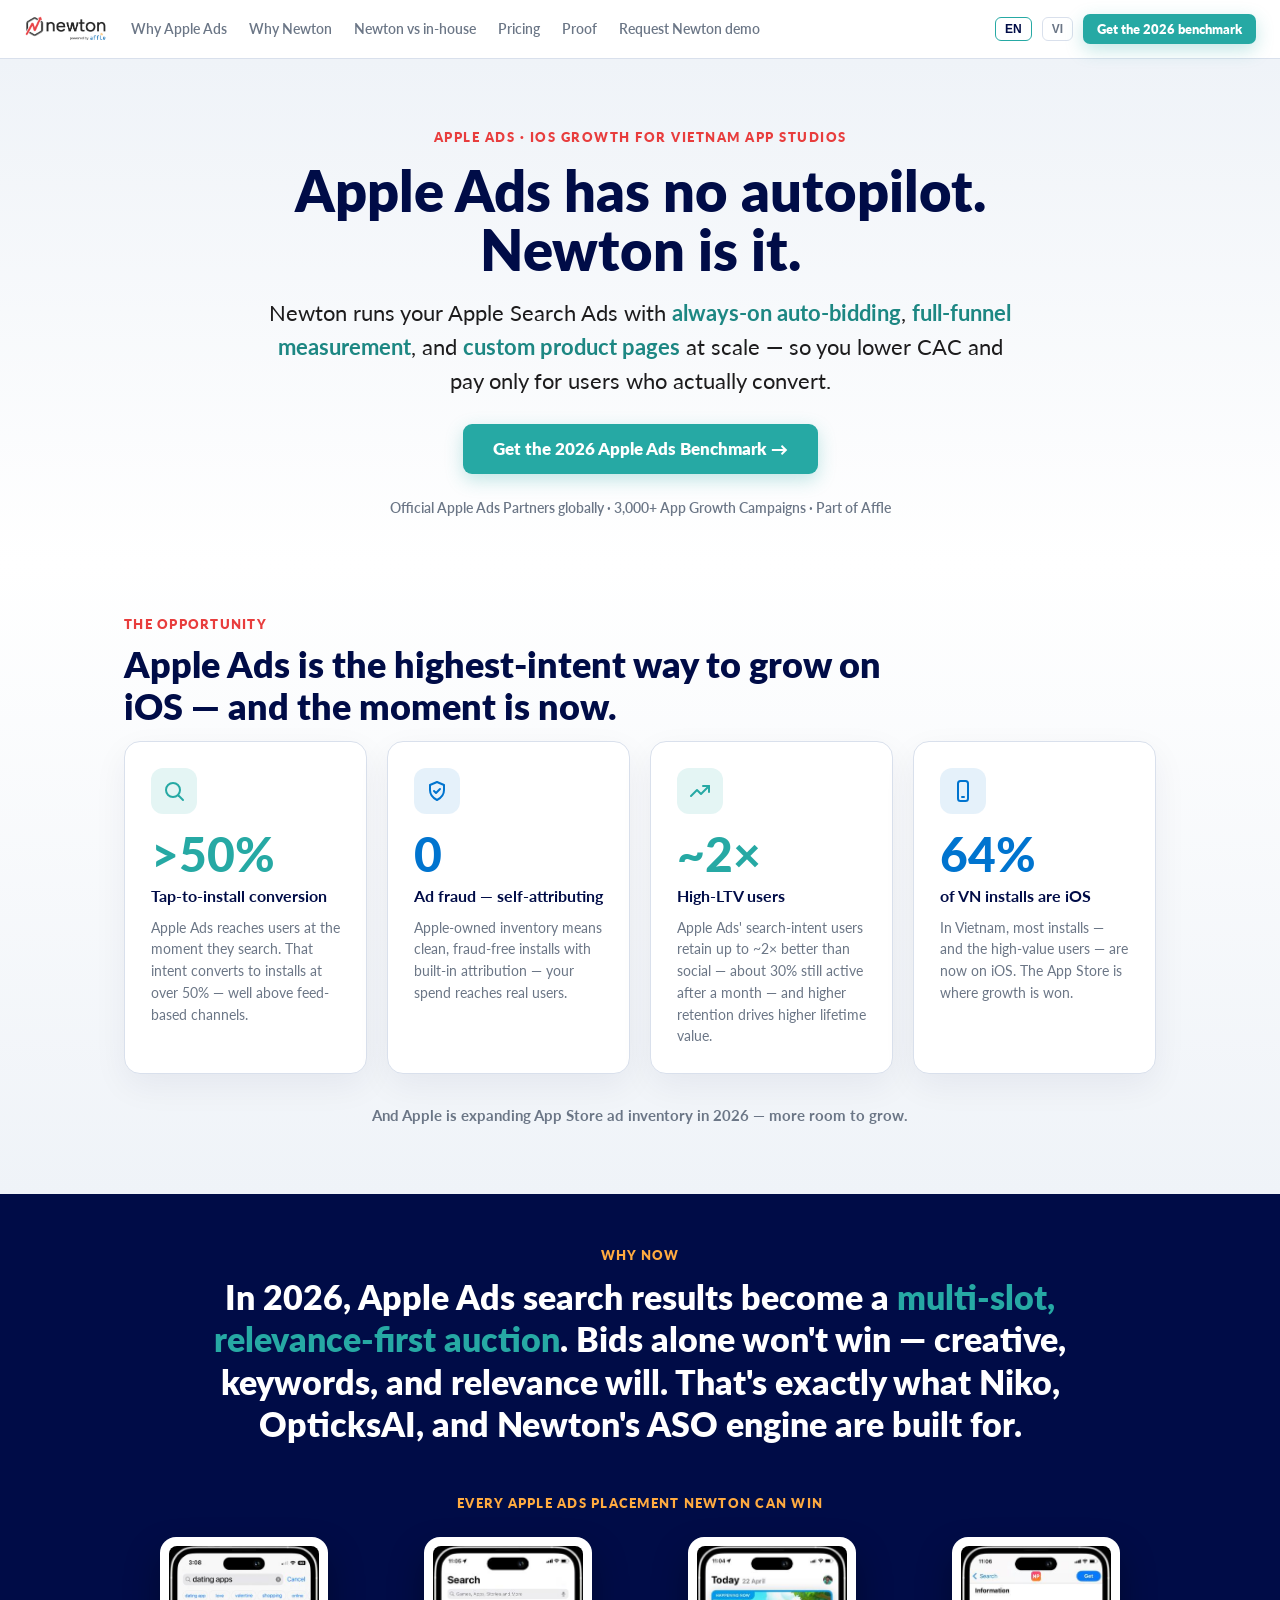
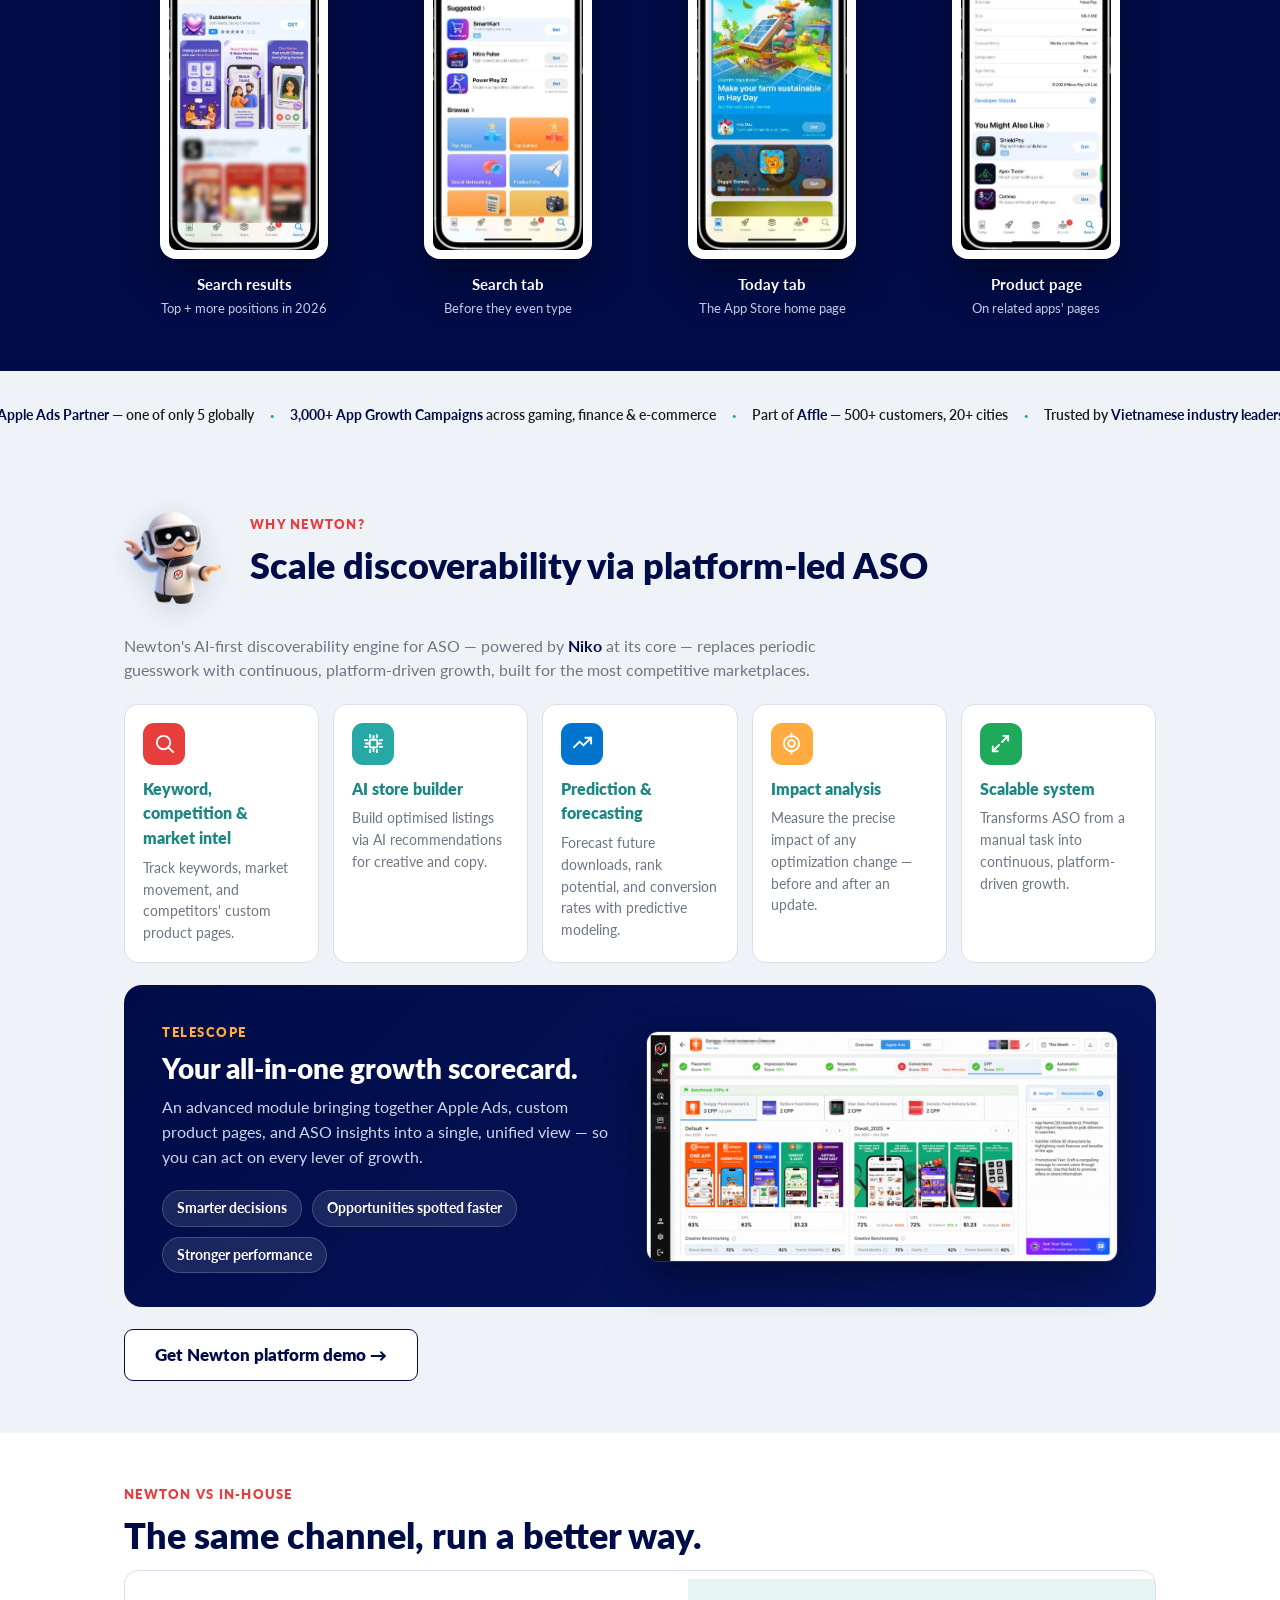
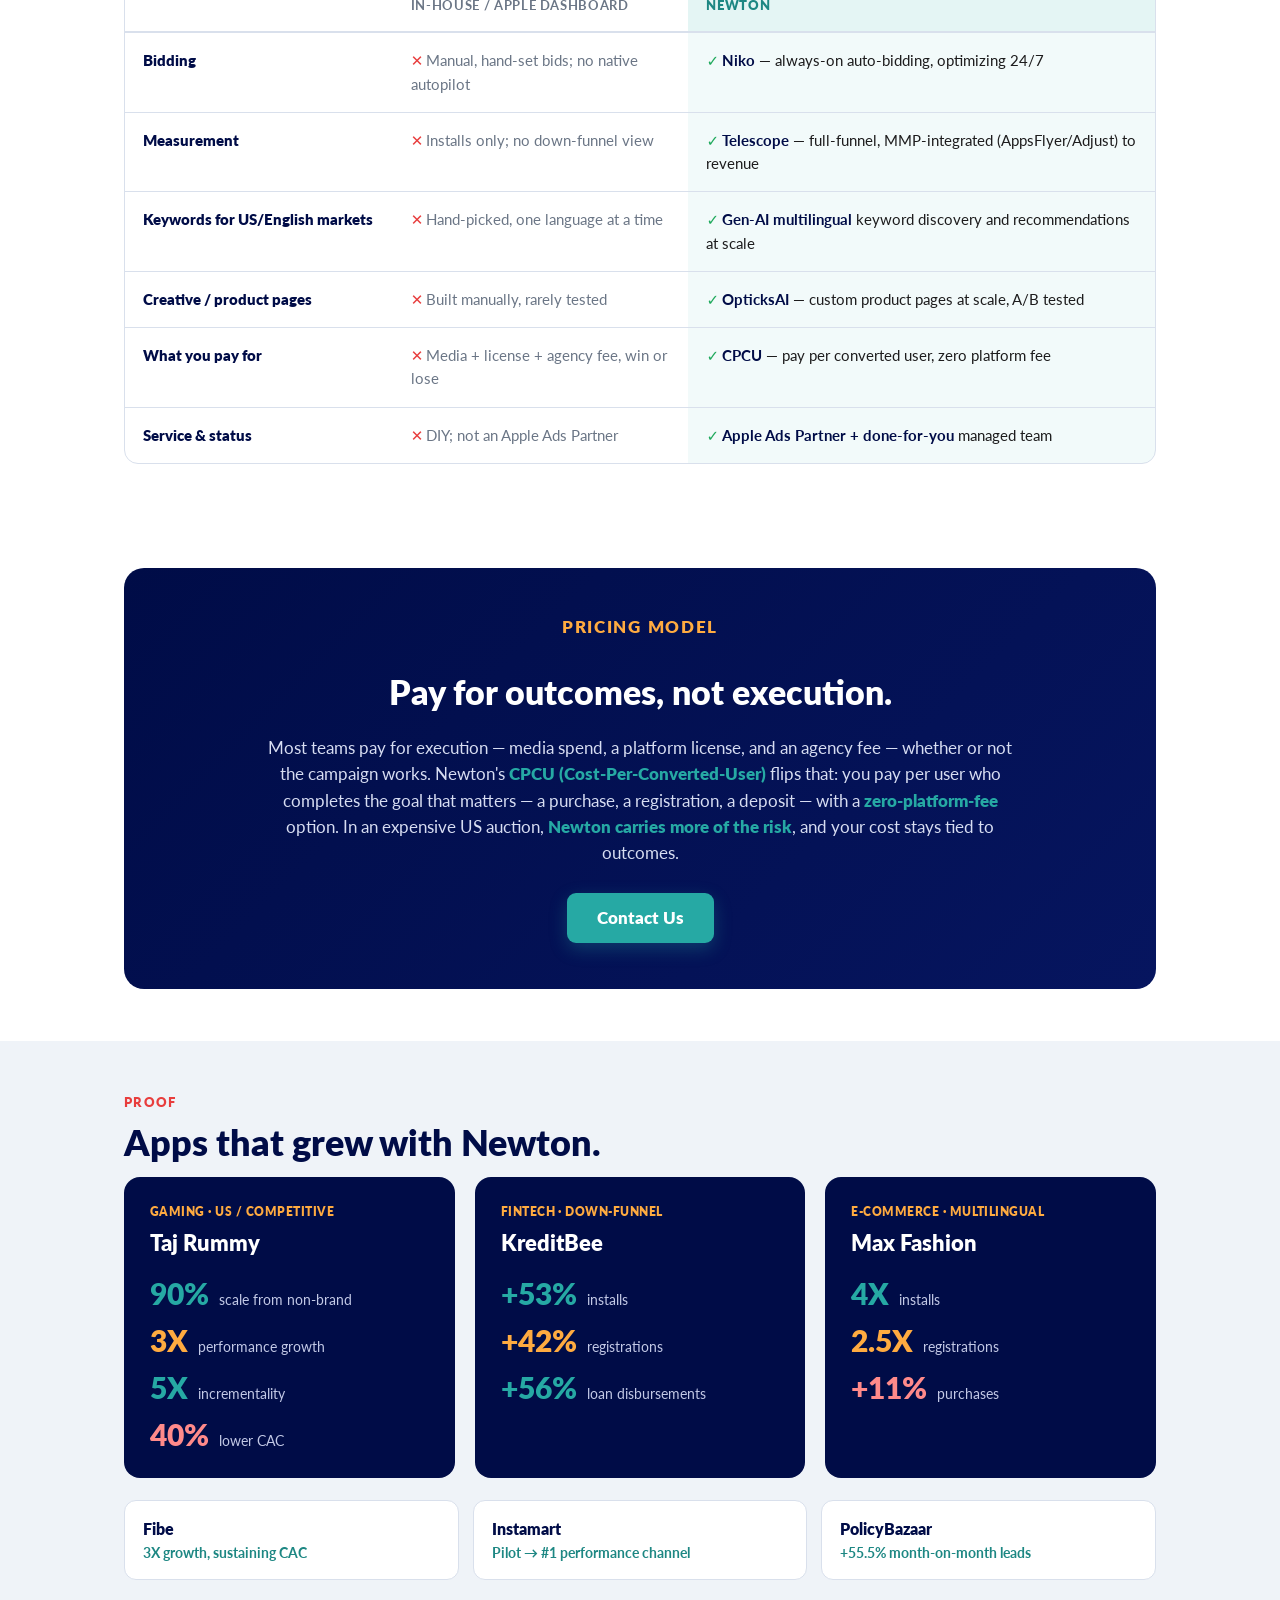
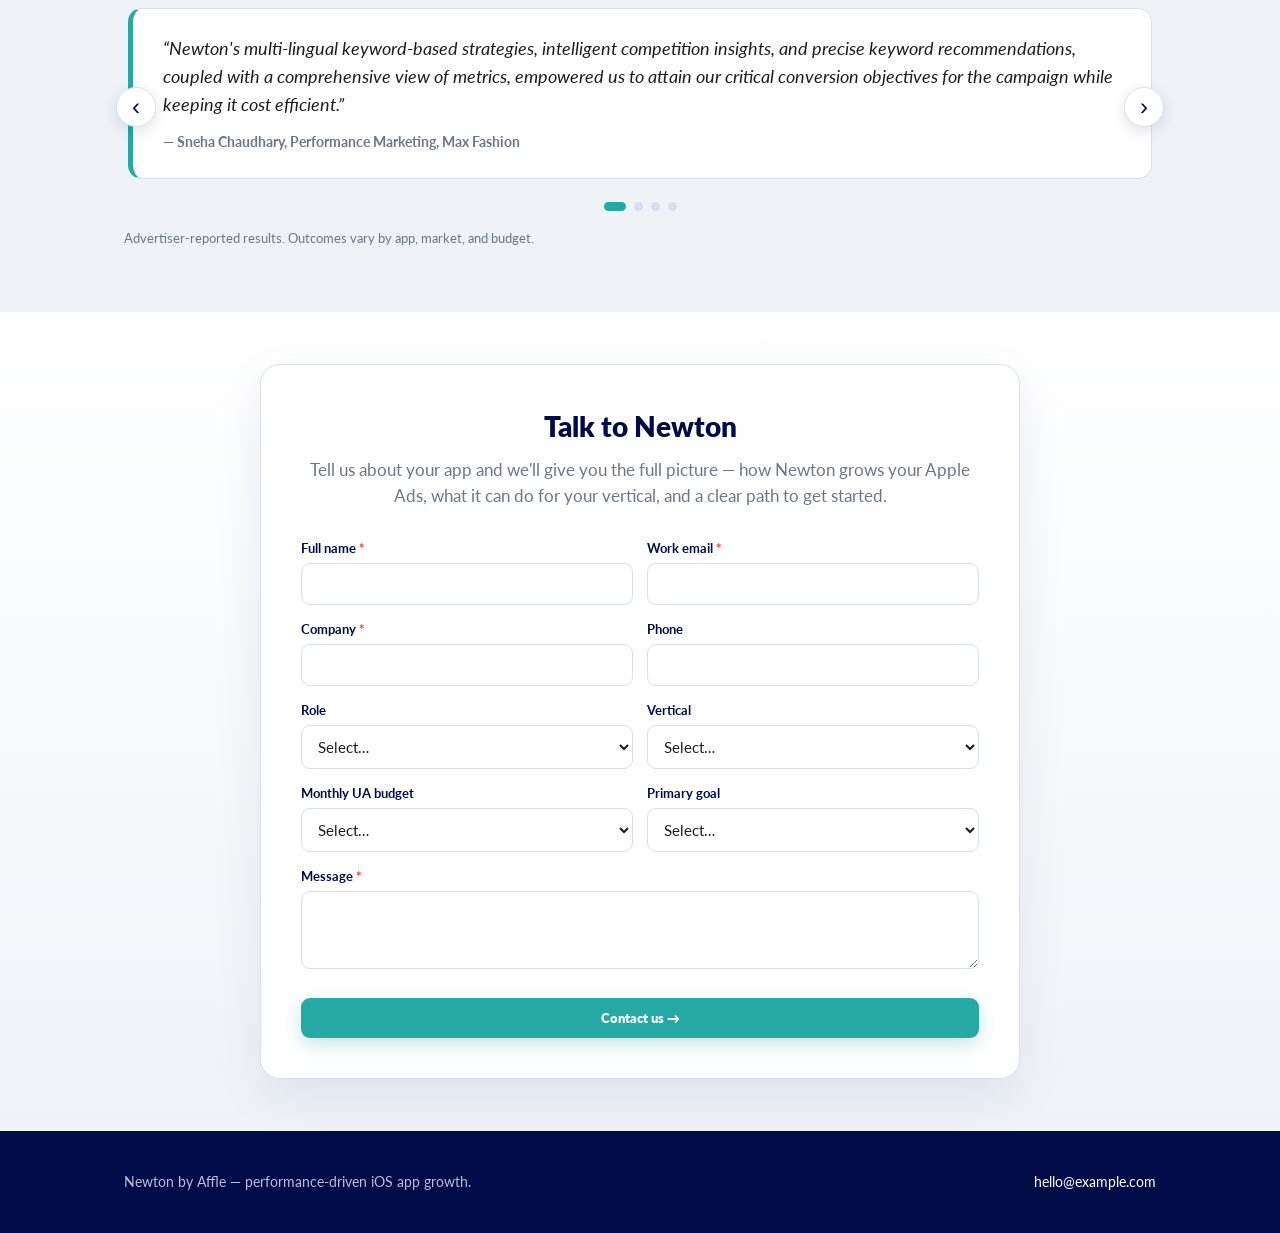
==== index.html @ f04d8286 "Add files via upload" ====
<!DOCTYPE html>
<html lang="en">
<head>
  <meta charset="UTF-8" />
  <meta name="viewport" content="width=device-width, initial-scale=1.0" />
  <title data-i18n="_title">Newton — Apple Ads on autopilot</title>
  <meta name="description" data-i18n="_desc" content="Newton runs your Apple Search Ads with always-on auto-bidding, full-funnel measurement, and custom product pages — pay only for users who convert." />
  <link rel="preconnect" href="https://fonts.googleapis.com" />
  <link href="https://fonts.googleapis.com/css2?family=Lato:wght@400;700;900&display=swap" rel="stylesheet" />
  <link rel="stylesheet" href="style.css" />

  <!-- Google Analytics placeholder — replace G-XXXXXXXXXX, then uncomment
  <script async src="https://www.googletagmanager.com/gtag/js?id=G-XXXXXXXXXX"></script>
  <script>
    window.dataLayer = window.dataLayer || [];
    function gtag(){dataLayer.push(arguments);}
    gtag('js', new Date());
    gtag('config', 'G-XXXXXXXXXX');
  </script>
  -->
</head>
<body>

  <!-- ============ HEADER ============ -->
  <header class="site-header">
    <a class="brand" href="#"><img src="media/newton_logo.png" alt="Newton" /></a>
    <nav id="site-nav">
      <a href="#opportunity" data-i18n="nav_opp">Why Apple Ads</a>
      <a href="#platform" data-i18n="nav_platform">Why Newton</a>
      <a href="#compare" data-i18n="nav_compare">Newton vs in-house</a>
      <a href="#cpcu" data-i18n="nav_pricing">Pricing</a>
      <a href="#proof" data-i18n="nav_proof">Proof</a>
      <a href="#lead" data-i18n="nav_demo">Request Newton demo</a>
    </nav>
    <div class="header-right">
      <button class="lang-btn" type="button" data-lang="en">EN</button>
      <button class="lang-btn" type="button" data-lang="vi">VI</button>
      <button class="btn btn-primary btn-sm" data-scroll="#lead" data-request="benchmark" data-i18n="header_cta">Get the 2026 benchmark</button>
      <button class="nav-toggle" type="button" aria-label="Menu" aria-expanded="false" aria-controls="site-nav">
        <span></span><span></span><span></span>
      </button>
    </div>
  </header>

  <!-- ============ HERO ============ -->
  <section class="hero">
    <div class="wrap">
      <p class="eyebrow" data-i18n="hero_eyebrow">APPLE ADS · iOS GROWTH FOR VIETNAM APP STUDIOS</p>
      <h1 data-i18n="hero_h1">Apple Ads has no autopilot. Newton is it.</h1>
      <p class="lede" data-i18n="hero_lede">Newton runs your Apple Search Ads with <span class="accent">always-on auto-bidding</span>, <span class="accent">full-funnel measurement</span>, and <span class="accent">custom product pages</span> at scale — so you lower CAC and pay only for users who actually convert.</p>
      <button class="btn btn-primary btn-lg" data-scroll="#lead" data-request="benchmark" data-i18n="hero_cta">Get the 2026 Apple Ads Benchmark →</button>
      <p class="trust-strip" data-i18n="hero_trust">One of only 5 Apple Ads Partners globally · 3,000+ App Growth Campaigns · Part of Affle</p>
    </div>
  </section>

  <!-- ============ OPPORTUNITY ============ -->
  <section class="opp" id="opportunity">
    <div class="wrap">
      <p class="kicker" data-i18n="opp_kicker">The opportunity</p>
      <h2 class="section-title" data-i18n="opp_title">Apple Ads is the highest-intent way to grow on iOS — and the moment is now.</h2>
      <div class="scards">
        <div class="scard">
          <span class="sicon"><svg viewBox="0 0 24 24" fill="none" stroke="currentColor" stroke-width="2" stroke-linecap="round"><circle cx="11" cy="11" r="7"/><line x1="21" y1="21" x2="16.5" y2="16.5"/></svg></span>
          <div class="snum" data-i18n="o1_n">&gt;50%</div>
          <h3 data-i18n="o1_h">Tap-to-install conversion</h3>
          <p data-i18n="o1_b">Apple Ads reaches users at the moment they search. That intent converts to installs at over 50% — well above feed-based channels.</p>
        </div>
        <div class="scard">
          <span class="sicon"><svg viewBox="0 0 24 24" fill="none" stroke="currentColor" stroke-width="2" stroke-linecap="round" stroke-linejoin="round"><path d="M12 3l7 3v5c0 4.5-3 8-7 10-4-2-7-5.5-7-10V6z"/><path d="M9 12l2 2 4-4"/></svg></span>
          <div class="snum" data-i18n="o2_n">0</div>
          <h3 data-i18n="o2_h">Ad fraud — self-attributing</h3>
          <p data-i18n="o2_b">Apple-owned inventory means clean, fraud-free installs with built-in attribution — your spend reaches real users.</p>
        </div>
        <div class="scard">
          <span class="sicon"><svg viewBox="0 0 24 24" fill="none" stroke="currentColor" stroke-width="2" stroke-linecap="round" stroke-linejoin="round"><polyline points="3 17 9 11 13 15 21 7"/><polyline points="15 7 21 7 21 13"/></svg></span>
          <div class="snum" data-i18n="o3_n">~2×</div>
          <h3 data-i18n="o3_h">High-LTV users</h3>
          <p data-i18n="o3_b">Apple Ads' search-intent users retain up to ~2× better than social — about 30% still active after a month — and higher retention drives higher lifetime value.</p>
        </div>
        <div class="scard">
          <span class="sicon"><svg viewBox="0 0 24 24" fill="none" stroke="currentColor" stroke-width="2" stroke-linecap="round" stroke-linejoin="round"><rect x="7" y="2" width="10" height="20" rx="2.5"/><line x1="11" y1="18" x2="13" y2="18"/></svg></span>
          <div class="snum" data-i18n="o4_n">64%</div>
          <h3 data-i18n="o4_h">of VN installs are iOS</h3>
          <p data-i18n="o4_b">In Vietnam, most installs — and the high-value users — are now on iOS. The App Store is where growth is won.</p>
        </div>
      </div>
      <p class="opp-close" data-i18n="opp_close">And Apple is expanding App Store ad inventory in 2026 — more room to grow.</p>
    </div>
  </section>

  <!-- ============ WHY NOW ============ -->
  <section class="whynow">
    <div class="wrap">
      <p class="kicker" data-i18n="wn_kicker">Why now</p>
      <h2 data-i18n="wn_body">In 2026, Apple Ads search results become a <span class="accent">multi-slot, relevance-first auction</span>. Bids alone won't win — creative, keywords, and relevance will. That's exactly what Niko, OpticksAI, and Newton's ASO engine are built for.</h2>

      <p class="slots-label" data-i18n="slots_label">Every Apple Ads placement Newton can win</p>
      <div class="slots">
        <!-- Search results -->
        <div class="slot">
          <div class="shot"><img src="media/slot-search.jpg" alt="Apple Ads — Search results placement" /></div>
          <h4 data-i18n="s1_t">Search results</h4>
          <p data-i18n="s1_c">Top + more positions in 2026</p>
        </div>
        <!-- Search tab -->
        <div class="slot">
          <div class="shot"><img src="media/slot-searchtab.jpg" alt="Apple Ads — Search tab placement" /></div>
          <h4 data-i18n="s2_t">Search tab</h4>
          <p data-i18n="s2_c">Before they even type</p>
        </div>
        <!-- Today tab -->
        <div class="slot">
          <div class="shot"><img src="media/slot-today.jpg" alt="Apple Ads — Today tab placement" /></div>
          <h4 data-i18n="s3_t">Today tab</h4>
          <p data-i18n="s3_c">The App Store home page</p>
        </div>
        <!-- Product page -->
        <div class="slot">
          <div class="shot"><img src="media/slot-product.jpg" alt="Apple Ads — product page placement" /></div>
          <h4 data-i18n="s4_t">Product page</h4>
          <p data-i18n="s4_c">On related apps' pages</p>
        </div>
      </div>
    </div>
  </section>

  <!-- ============ WHY NEWTON (trust band) ============ -->
  <div class="trustband">
    <div class="wrap">
      <span class="ti" data-i18n="tb1"><b>Apple Ads Partner</b> — one of only 5 globally</span>
      <span class="dot">·</span>
      <span class="ti" data-i18n="tb2"><b>3,000+ App Growth Campaigns</b> across gaming, finance &amp; e-commerce</span>
      <span class="dot">·</span>
      <span class="ti" data-i18n="tb3">Part of <b>Affle</b> — 500+ customers, 20+ cities</span>
      <span class="dot">·</span>
      <span class="ti" data-i18n="tb4">Trusted by <b>Vietnamese industry leaders</b></span>
    </div>
  </div>

  <!-- ============ WHY NEWTON (platform) ============ -->
  <section class="platform" id="platform">
    <div class="wrap">
      <div class="platform-head">
        <img class="plat-logo plat-mascot" src="media/newton_mascot.png" alt="Niko — the Newton mascot" />
        <div>
          <p class="kicker" data-i18n="plat_kicker">Why Newton?</p>
          <h2 class="section-title" data-i18n="plat_title">Scale discoverability via platform-led ASO</h2>
        </div>
      </div>

      <!-- ASO engine — slide 14 -->
      <div class="plat-block">
        <p class="plat-block-sub" data-i18n="aso_sub">Newton's AI-first discoverability engine for ASO — powered by <b>Niko</b> at its core — replaces periodic guesswork with continuous, platform-driven growth, built for the most competitive marketplaces.</p>
        <div class="cards-5">
          <div class="fcard">
            <div class="ftile ftile-coral"><svg viewBox="0 0 24 24" fill="none" stroke="currentColor" stroke-width="2" stroke-linecap="round" stroke-linejoin="round"><circle cx="11" cy="11" r="7"/><line x1="21" y1="21" x2="16.5" y2="16.5"/></svg></div>
            <div class="tag" data-i18n="a1_t">Keyword, competition &amp; market intel</div>
            <p data-i18n="a1_b">Track keywords, market movement, and competitors' custom product pages.</p>
          </div>
          <div class="fcard">
            <div class="ftile ftile-teal"><svg viewBox="0 0 24 24" fill="none" stroke="currentColor" stroke-width="2" stroke-linecap="round" stroke-linejoin="round"><rect x="8" y="8" width="8" height="8" rx="1.5"/><path d="M12 8V4M12 20v-4M8 12H4M20 12h-4M8.5 5.5V3M15.5 5.5V3M8.5 21v-2.5M15.5 21v-2.5M5.5 8.5H3M5.5 15.5H3M21 8.5h-2.5M21 15.5h-2.5"/></svg></div>
            <div class="tag" data-i18n="a2_t">AI store builder</div>
            <p data-i18n="a2_b">Build optimised listings via AI recommendations for creative and copy.</p>
          </div>
          <div class="fcard">
            <div class="ftile ftile-blue"><svg viewBox="0 0 24 24" fill="none" stroke="currentColor" stroke-width="2" stroke-linecap="round" stroke-linejoin="round"><polyline points="3 16 9 10 13 14 21 6"/><polyline points="15 6 21 6 21 12"/></svg></div>
            <div class="tag" data-i18n="a3_t">Prediction &amp; forecasting</div>
            <p data-i18n="a3_b">Forecast future downloads, rank potential, and conversion rates with predictive modeling.</p>
          </div>
          <div class="fcard">
            <div class="ftile ftile-amber"><svg viewBox="0 0 24 24" fill="none" stroke="currentColor" stroke-width="2" stroke-linecap="round" stroke-linejoin="round"><circle cx="12" cy="12" r="8"/><circle cx="12" cy="12" r="3.5"/><line x1="12" y1="1.5" x2="12" y2="5"/><line x1="12" y1="19" x2="12" y2="22.5"/></svg></div>
            <div class="tag" data-i18n="a4_t">Impact analysis</div>
            <p data-i18n="a4_b">Measure the precise impact of any optimization change — before and after an update.</p>
          </div>
          <div class="fcard">
            <div class="ftile ftile-green"><svg viewBox="0 0 24 24" fill="none" stroke="currentColor" stroke-width="2" stroke-linecap="round" stroke-linejoin="round"><polyline points="15 4 20 4 20 9"/><polyline points="9 20 4 20 4 15"/><line x1="20" y1="4" x2="13.5" y2="10.5"/><line x1="4" y1="20" x2="10.5" y2="13.5"/></svg></div>
            <div class="tag" data-i18n="a5_t">Scalable system</div>
            <p data-i18n="a5_b">Transforms ASO from a manual task into continuous, platform-driven growth.</p>
          </div>
        </div>
      </div>

      <!-- Telescope — slide 16 -->
      <div class="tele-card">
        <div class="tele-copy">
          <span class="tele-eyebrow" data-i18n="tele_eyebrow">Telescope</span>
          <h3 class="tele-title" data-i18n="tele_head">Your all-in-one growth scorecard.</h3>
          <p class="tele-sub" data-i18n="tele_sub">An advanced module bringing together Apple Ads, custom product pages, and ASO insights into a single, unified view — so you can act on every lever of growth.</p>
          <div class="tele-chips">
            <span class="tele-chip" data-i18n="tele_c1">Smarter decisions</span>
            <span class="tele-chip" data-i18n="tele_c2">Opportunities spotted faster</span>
            <span class="tele-chip" data-i18n="tele_c3">Stronger performance</span>
          </div>
        </div>
        <div class="tele-shot">
          <img src="media/telescope-dashboard.gif" alt="Telescope dashboard — Newton Index Score, Apple Ads & ASO performance, and AI recommendations" loading="lazy" />
        </div>
      </div>

      <div class="cta-row">
        <button class="btn btn-ghost btn-lg" data-scroll="#lead" data-request="demo" data-i18n="demo_cta">Get Newton platform demo →</button>
      </div>
    </div>
  </section>

  <!-- ============ NEWTON vs IN-HOUSE ============ -->
  <section class="compare" id="compare">
    <div class="wrap">
      <p class="kicker" data-i18n="cmp_kicker">Newton vs in-house</p>
      <h2 class="section-title" data-i18n="cmp_title">The same channel, run a better way.</h2>
      <div class="cmp-toggle" role="group" aria-label="Choose a side to compare">
        <button type="button" class="cmp-seg" data-side="old" data-i18n="cmp_seg_old">In-house / Apple</button>
        <button type="button" class="cmp-seg active" data-side="new" data-i18n="cmp_seg_new">Newton</button>
      </div>
      <div class="table-card">
        <table class="cmp show-new">
          <thead>
            <tr>
              <th></th>
              <th data-i18n="cmp_head_old">In-house / Apple dashboard</th>
              <th class="col-new" data-i18n="cmp_head_new">Newton</th>
            </tr>
          </thead>
          <tbody>
            <tr>
              <td class="rowhead" data-i18n="c1r">Bidding</td>
              <td class="old x" data-i18n="c1o">Manual, hand-set bids; no native autopilot</td>
              <td class="new col-new check" data-i18n="c1n"><b>Niko</b> — always-on auto-bidding, optimizing 24/7</td>
            </tr>
            <tr>
              <td class="rowhead" data-i18n="c2r">Measurement</td>
              <td class="old x" data-i18n="c2o">Installs only; no down-funnel view</td>
              <td class="new col-new check" data-i18n="c2n"><b>Telescope</b> — full-funnel, MMP-integrated (AppsFlyer/Adjust) to revenue</td>
            </tr>
            <tr>
              <td class="rowhead" data-i18n="c3r">Keywords for US/English markets</td>
              <td class="old x" data-i18n="c3o">Hand-picked, one language at a time</td>
              <td class="new col-new check" data-i18n="c3n"><b>Gen-AI multilingual</b> keyword discovery and recommendations at scale</td>
            </tr>
            <tr>
              <td class="rowhead" data-i18n="c4r">Creative / product pages</td>
              <td class="old x" data-i18n="c4o">Built manually, rarely tested</td>
              <td class="new col-new check" data-i18n="c4n"><b>OpticksAI</b> — custom product pages at scale, A/B tested</td>
            </tr>
            <tr>
              <td class="rowhead" data-i18n="c5r">What you pay for</td>
              <td class="old x" data-i18n="c5o">Media + license + agency fee, win or lose</td>
              <td class="new col-new check" data-i18n="c5n"><b>CPCU</b> — pay per converted user, zero platform fee</td>
            </tr>
            <tr>
              <td class="rowhead" data-i18n="c6r">Service &amp; status</td>
              <td class="old x" data-i18n="c6o">DIY; not an Apple Ads Partner</td>
              <td class="new col-new check" data-i18n="c6n"><b>Apple Ads Partner + done-for-you</b> managed team</td>
            </tr>
          </tbody>
        </table>
      </div>
    </div>
  </section>

  <!-- ============ CPCU ============ -->
  <section class="cpcu" id="cpcu">
    <div class="wrap">
      <div class="cpcu-card">
        <p class="kicker" data-i18n="cpcu_kicker">Pricing model</p>
        <h2 data-i18n="cpcu_title">Pay for outcomes, not execution.</h2>
        <p data-i18n="cpcu_body">Most teams pay for execution — media spend, a platform license, and an agency fee — whether or not the campaign works. Newton's <span class="accent">CPCU (Cost-Per-Converted-User)</span> flips that: you pay per user who completes the goal that matters — a purchase, a registration, a deposit — with a <span class="accent">zero-platform-fee</span> option. In an expensive US auction, <span class="accent">Newton carries more of the risk</span>, and your cost stays tied to outcomes.</p>
        <button class="btn btn-primary btn-lg" data-scroll="#lead" data-request="session" data-i18n="cpcu_cta">Contact Us</button>
      </div>
    </div>
  </section>

  <!-- ============ PROOF ============ -->
  <section class="proof" id="proof">
    <div class="wrap">
      <p class="kicker" data-i18n="proof_kicker">Proof</p>
      <h2 class="section-title" data-i18n="proof_title">Real apps. Real down-funnel growth.</h2>
      <div class="cases">
        <div class="ccard">
          <div class="badge" data-i18n="case1_badge">Gaming · US / competitive</div>
          <div class="app" data-i18n="case1_app">Taj Rummy</div>
          <div class="metrics">
            <div class="metric"><span class="big c1">90%</span><span class="lbl" data-i18n="case1_l1">scale from non-brand</span></div>
            <div class="metric"><span class="big c2">3X</span><span class="lbl" data-i18n="case1_l2">performance growth</span></div>
            <div class="metric"><span class="big c1">5X</span><span class="lbl" data-i18n="case1_l3">incrementality</span></div>
            <div class="metric"><span class="big c3">40%</span><span class="lbl" data-i18n="case1_l4">lower CAC</span></div>
          </div>
        </div>
        <div class="ccard">
          <div class="badge" data-i18n="case2_badge">Fintech · down-funnel</div>
          <div class="app" data-i18n="case2_app">KreditBee</div>
          <div class="metrics">
            <div class="metric"><span class="big c1">+53%</span><span class="lbl" data-i18n="case2_l1">installs</span></div>
            <div class="metric"><span class="big c2">+42%</span><span class="lbl" data-i18n="case2_l2">registrations</span></div>
            <div class="metric"><span class="big c1">+56%</span><span class="lbl" data-i18n="case2_l3">loan disbursements</span></div>
          </div>
        </div>
        <div class="ccard">
          <div class="badge" data-i18n="case3_badge">E-commerce · multilingual</div>
          <div class="app" data-i18n="case3_app">Max Fashion</div>
          <div class="metrics">
            <div class="metric"><span class="big c1">4X</span><span class="lbl" data-i18n="case3_l1">installs</span></div>
            <div class="metric"><span class="big c2">2.5X</span><span class="lbl" data-i18n="case3_l2">registrations</span></div>
            <div class="metric"><span class="big c3">+11%</span><span class="lbl" data-i18n="case3_l3">purchases</span></div>
          </div>
        </div>
      </div>

      <div class="tiles">
        <div class="tile"><div class="tname" data-i18n="tile1_n">Fibe</div><div class="tstat" data-i18n="tile1_s">3X growth, sustaining CAC</div></div>
        <div class="tile"><div class="tname" data-i18n="tile2_n">Instamart</div><div class="tstat" data-i18n="tile2_s">Pilot → #1 performance channel</div></div>
        <div class="tile"><div class="tname" data-i18n="tile3_n">PolicyBazaar</div><div class="tstat" data-i18n="tile3_s">+55.5% month-on-month leads</div></div>
      </div>

      <div class="carousel" id="reviews">
        <button class="car-arrow car-prev" type="button" aria-label="Previous review">‹</button>
        <div class="car-viewport">
          <div class="car-track">
            <div class="car-slide">
              <div class="quoteband">
                <q data-i18n="proof_quote2">Newton's multi-lingual keyword-based strategies, intelligent competition insights, and precise keyword recommendations, coupled with a comprehensive view of metrics, empowered us to attain our critical conversion objectives for the campaign while keeping it cost efficient.</q>
                <div class="who" data-i18n="proof_who2">— Sneha Chaudhary, Performance Marketing, Max Fashion</div>
              </div>
            </div>
            <div class="car-slide">
              <div class="quoteband">
                <q data-i18n="proof_quote">By leveraging Newton's AI-powered Apple Ads Campaign Management Platform, Taj Rummy successfully targeted high-value iOS users, achieving exceptional cost efficiency and exponential growth. Newton's advanced capabilities transformed our app performance &amp; long-term profitability to gain a competitive advantage.</q>
                <div class="who" data-i18n="proof_who">— Bhanu Chander, Digital Marketing Manager, Taj Rummy</div>
              </div>
            </div>
            <div class="car-slide">
              <div class="quoteband">
                <q data-i18n="proof_quote3">Newton has helped us to acquire high-quality users by optimizing Apple Ads campaigns, driving higher leads post app downloads. The keyword recommendation tool and smart optimizations has helped us grow our customer base, maintaining overall efficient CPA.</q>
                <div class="who" data-i18n="proof_who3">— Urmesh Chandra, Head of Digital Marketing, Policybazaar</div>
              </div>
            </div>
            <div class="car-slide">
              <div class="quoteband">
                <q data-i18n="proof_quote4">Newton's data-driven ASO strategies and A/B testing expertise helped us significantly boost our iOS store CTR from view to download. Their ongoing keyword optimization efforts also drove steady growth in monthly ASO user acquisition. It's been a game changer for our app's visibility and performance.</q>
                <div class="who" data-i18n="proof_who4">— Rabea Elias, Head of Business Development, Almowafir</div>
              </div>
            </div>
          </div>
        </div>
        <button class="car-arrow car-next" type="button" aria-label="Next review">›</button>
        <div class="car-dots" aria-hidden="true"></div>
      </div>
      <p class="disclaimer" data-i18n="proof_disc">Advertiser-reported results. Outcomes vary by app, market, and budget.</p>
    </div>
  </section>

  <!-- ============ LEAD FORM ============ -->
  <section class="lead" id="lead">
    <div class="wrap">
      <div class="lead-card">
        <h2 data-i18n="form_title">Talk to Newton</h2>
        <p class="section-sub" data-i18n="form_sub">Tell us about your app and we'll give you the full picture — how Newton grows your Apple Ads, what it can do for your vertical, and a clear path to get started.</p>

        <form id="leadForm">
          <input type="hidden" name="request_type" id="requestType" value="session" />

          <div>
            <label data-i18n="label_name">Full name <span>*</span></label>
            <input name="full_name" required />
          </div>
          <div>
            <label data-i18n="label_email">Work email <span>*</span></label>
            <input name="email" type="email" required />
          </div>

          <div>
            <label data-i18n="label_company">Company <span>*</span></label>
            <input name="company" required />
          </div>
          <div>
            <label data-i18n="label_phone">Phone</label>
            <input name="phone" />
          </div>

          <div>
            <label data-i18n="label_role">Role</label>
            <select name="job_title">
              <option value="" data-i18n="opt_select">Select…</option>
              <option data-i18n="role_1">Founder / CEO</option>
              <option data-i18n="role_2">Head of Growth / Marketing</option>
              <option data-i18n="role_3">UA / Performance / ASO</option>
              <option data-i18n="role_4">Other</option>
            </select>
          </div>
          <div>
            <label data-i18n="label_vertical">Vertical</label>
            <select name="industry">
              <option value="" data-i18n="opt_select">Select…</option>
              <option data-i18n="vert_1">Gaming / Hyper-casual</option>
              <option data-i18n="vert_2">Fintech / Crypto</option>
              <option data-i18n="vert_3">E-commerce</option>
              <option data-i18n="vert_4">Utility / Subscription</option>
              <option data-i18n="vert_5">Other</option>
            </select>
          </div>

          <div>
            <label data-i18n="label_budget">Monthly UA budget</label>
            <select name="budget">
              <option value="" data-i18n="opt_select">Select…</option>
              <option data-i18n="budget_1">Under $5k / mo</option>
              <option data-i18n="budget_2">$5k – $20k / mo</option>
              <option data-i18n="budget_3">$20k – $50k / mo</option>
              <option data-i18n="budget_4">$50k – $150k / mo</option>
              <option data-i18n="budget_5">$150k+ / mo</option>
              <option data-i18n="budget_6">Not sure yet</option>
            </select>
          </div>
          <div>
            <label data-i18n="label_goal">Primary goal</label>
            <select name="objective">
              <option value="" data-i18n="opt_select">Select…</option>
              <option data-i18n="goal_1">Installs</option>
              <option data-i18n="goal_2">Trials / eKYC / registrations</option>
              <option data-i18n="goal_3">Purchases / revenue</option>
              <option data-i18n="goal_4">Others</option>
            </select>
          </div>

          <div class="full">
            <label data-i18n="label_message">Message <span>*</span></label>
            <textarea name="message" rows="3" required></textarea>
          </div>

          <div class="full">
            <button class="btn btn-primary" type="submit" data-i18n="form_submit">Contact us →</button>
            <p class="form-status" id="formStatus" hidden data-i18n="form_thanks">Thanks — we'll reach out within 1 business day to walk you through Newton and how to get started.</p>
          </div>
        </form>
      </div>
    </div>
  </section>

  <!-- ============ FOOTER ============ -->
  <footer class="site-footer">
    <div class="wrap">
      <span class="fbrand" data-i18n="foot_blurb">Newton by Affle — performance-driven iOS app growth.</span>
      <a href="mailto:hello@example.com" data-i18n="foot_contact">hello@example.com</a>
    </div>
  </footer>

  <!-- ============ CONTENT (load EN first as fallback) ============ -->
  <script src="ENcontent.js"></script>
  <script src="VIcontent.js"></script>
  <script>
    var I18N = window.I18N || { en: {}, vi: {} };
    var en = I18N.en || {};
    var curLang = "en";

    // Swap copy for the chosen language; fall back to EN, then to inline HTML.
    function applyLang(lang) {
      curLang = (I18N[lang]) ? lang : "en";
      var d = I18N[curLang] || {};
      function pick(k) { return (d[k] != null) ? d[k] : (en[k] != null ? en[k] : null); }

      document.querySelectorAll("[data-i18n]").forEach(function (el) {
        var v = pick(el.getAttribute("data-i18n"));
        if (v != null) el.innerHTML = v;
      });
      if (pick("_title")) document.title = pick("_title");
      document.documentElement.lang = curLang;

      document.querySelectorAll(".lang-btn").forEach(function (b) {
        b.classList.toggle("active", b.getAttribute("data-lang") === curLang);
      });
      try { localStorage.setItem("newton_lang", curLang); } catch (e) {}
    }

    document.querySelectorAll(".lang-btn").forEach(function (b) {
      b.addEventListener("click", function () { applyLang(b.getAttribute("data-lang")); });
    });

    // ---- Mobile nav (hamburger) ----
    var siteHeader = document.querySelector(".site-header");
    var navToggle = document.querySelector(".nav-toggle");
    if (siteHeader && navToggle) {
      navToggle.addEventListener("click", function () {
        var open = siteHeader.classList.toggle("nav-open");
        navToggle.setAttribute("aria-expanded", open ? "true" : "false");
      });
      // Close the menu after tapping a link.
      siteHeader.querySelectorAll("#site-nav a").forEach(function (a) {
        a.addEventListener("click", function () {
          siteHeader.classList.remove("nav-open");
          navToggle.setAttribute("aria-expanded", "false");
        });
      });
    }

    // ---- Comparison table side toggle (mobile) ----
    var cmpTable = document.querySelector(".cmp");
    document.querySelectorAll(".cmp-seg").forEach(function (btn) {
      btn.addEventListener("click", function () {
        var side = btn.getAttribute("data-side");
        if (cmpTable) {
          cmpTable.classList.toggle("show-new", side === "new");
          cmpTable.classList.toggle("show-old", side === "old");
        }
        document.querySelectorAll(".cmp-seg").forEach(function (b) {
          b.classList.toggle("active", b === btn);
        });
      });
    });

    // Smooth-scroll for [data-scroll] buttons; tag the lead by which CTA was used.
    document.querySelectorAll("[data-scroll]").forEach(function (el) {
      el.addEventListener("click", function () {
        var req = el.getAttribute("data-request");
        if (req) { var h = document.getElementById("requestType"); if (h) h.value = req; }
        var t = document.querySelector(el.getAttribute("data-scroll"));
        if (t) t.scrollIntoView({ behavior: "smooth" });
      });
    });

    // ---- Lead form → Google Apps Script ----
    // Paste your deployed web-app /exec URL here (see form.gs + site/README.md).
    var FORM_ENDPOINT = "https://script.google.com/macros/s/AKfycbwqfBqTslZcxJrfOkIN7xa32cONvDzxjkz9pU44Wqp_qgyMVha0WIJpra2w1UDvrjEVzw/exec";
    var form = document.getElementById("leadForm");

    // Reject free / personal email providers — only accept work emails.
    var FREE_EMAIL_DOMAINS = [
      "gmail.com", "googlemail.com", "yahoo.com", "yahoo.co.uk", "ymail.com",
      "hotmail.com", "hotmail.co.uk", "outlook.com", "live.com", "msn.com",
      "icloud.com", "me.com", "mac.com", "aol.com", "proton.me", "protonmail.com",
      "gmx.com", "zoho.com", "yandex.com", "mail.com", "qq.com", "163.com", "126.com"
    ];
    function i18nMsg(key) {
      var I = window.I18N || {};
      var d = I[curLang] || {};
      return (d[key] != null) ? d[key] : ((I.en || {})[key] || "");
    }
    var emailInput = form.querySelector('input[name="email"]');
    function isFreeEmail(value) {
      var at = value.lastIndexOf("@");
      if (at < 0) return false;
      var domain = value.slice(at + 1).trim().toLowerCase();
      return FREE_EMAIL_DOMAINS.indexOf(domain) !== -1;
    }
    if (emailInput) {
      // Clear the custom error as soon as the user edits the field.
      emailInput.addEventListener("input", function () { emailInput.setCustomValidity(""); });
    }

    form.addEventListener("submit", function (e) {
      e.preventDefault();
      if (emailInput) {
        emailInput.setCustomValidity("");
        if (isFreeEmail(emailInput.value)) {
          emailInput.setCustomValidity(i18nMsg("err_work_email"));
          emailInput.reportValidity();
          return;
        }
      }
      var data = new FormData(form);
      fetch(FORM_ENDPOINT, { method: "POST", body: data })
        .then(function () {
          form.reset();
          document.getElementById("formStatus").hidden = false;
        })
        .catch(function () {
          alert("Something went wrong — please try again.");
        });
    });

    // ---- Reviews carousel (swipeable + auto-advance every 5s) ----
    (function () {
      var car = document.getElementById("reviews");
      if (!car) return;
      var track = car.querySelector(".car-track");
      var slides = Array.prototype.slice.call(car.querySelectorAll(".car-slide"));
      var dotsWrap = car.querySelector(".car-dots");
      var prevBtn = car.querySelector(".car-prev");
      var nextBtn = car.querySelector(".car-next");
      if (!track || slides.length === 0) return;

      var index = 0;
      var AUTOPLAY_MS = 5000;
      var timer = null;

      // Build dots
      var dots = slides.map(function (_, i) {
        var d = document.createElement("button");
        d.type = "button";
        d.className = "car-dot";
        d.setAttribute("aria-label", "Go to review " + (i + 1));
        d.addEventListener("click", function () { goTo(i); restart(); });
        dotsWrap.appendChild(d);
        return d;
      });

      function render() {
        track.style.transform = "translateX(" + (-index * 100) + "%)";
        dots.forEach(function (d, i) { d.classList.toggle("active", i === index); });
      }
      function goTo(i) { index = (i + slides.length) % slides.length; render(); }
      function next() { goTo(index + 1); }
      function prev() { goTo(index - 1); }

      function start() { stop(); timer = setInterval(next, AUTOPLAY_MS); }
      function stop() { if (timer) { clearInterval(timer); timer = null; } }
      function restart() { start(); }

      if (nextBtn) nextBtn.addEventListener("click", function () { next(); restart(); });
      if (prevBtn) prevBtn.addEventListener("click", function () { prev(); restart(); });

      // Pause autoplay on hover (desktop)
      car.addEventListener("mouseenter", stop);
      car.addEventListener("mouseleave", start);

      // Touch / pointer swipe
      var startX = 0, deltaX = 0, dragging = false;
      function onStart(x) { dragging = true; startX = x; deltaX = 0; stop(); }
      function onMove(x) { if (dragging) deltaX = x - startX; }
      function onEnd() {
        if (!dragging) return;
        dragging = false;
        if (deltaX < -40) next();
        else if (deltaX > 40) prev();
        start();
      }
      track.addEventListener("touchstart", function (e) { onStart(e.touches[0].clientX); }, { passive: true });
      track.addEventListener("touchmove", function (e) { onMove(e.touches[0].clientX); }, { passive: true });
      track.addEventListener("touchend", onEnd);
      // Mouse drag (desktop)
      track.addEventListener("mousedown", function (e) { onStart(e.clientX); e.preventDefault(); });
      window.addEventListener("mousemove", function (e) { onMove(e.clientX); });
      window.addEventListener("mouseup", onEnd);

      // Pause when tab is hidden
      document.addEventListener("visibilitychange", function () {
        if (document.hidden) stop(); else start();
      });

      render();
      start();
    })();

    // Restore saved language (default EN).
    var saved = "en";
    try { saved = localStorage.getItem("newton_lang") || "en"; } catch (e) {}
    applyLang(saved);
  </script>
</body>
</html>
---- style.css ----
/* ============================================================
   Newton (by Affle) — Apple Ads landing page
   Brand: Lato · navy #000C47 · teal #26A9A4 · coral #E83D3D
          amber #FFAB40 · blue #0074CF  (from Newton Apple Ads Platform.pdf)
   ============================================================ */
:root {
  --font: "Lato", system-ui, -apple-system, "Segoe UI", sans-serif;
  --navy: #000C47;     /* headings / dark cards */
  --teal: #26A9A4;     /* primary accent / Niko / CTAs */
  --teal-dark: #1d8783;
  --coral: #E83D3D;    /* kickers / emphasis */
  --amber: #FFAB40;
  --blue: #0074CF;
  --green: #1EA95B;
  --ink: #1D1C1D;      /* body text */
  --muted: #6B7686;    /* secondary text */
  --hair: #D9E0EC;     /* hairline borders */
  --light: #EFF3F8;    /* light panels */
  --bg: #ffffff;
}

* { box-sizing: border-box; }
html { scroll-behavior: smooth; overflow-x: hidden; }
body {
  margin: 0;
  max-width: 100%;
  font-family: var(--font);
  color: var(--ink);
  background: var(--bg);
  line-height: 1.55;
  -webkit-font-smoothing: antialiased;
}
img { max-width: 100%; display: block; }

/* ---- layout helpers ---- */
.wrap { max-width: 1080px; margin: 0 auto; padding: 0 24px; }
section { padding: 52px 0; }
.kicker {
  color: var(--coral); font-weight: 800; letter-spacing: .1em;
  text-transform: uppercase; font-size: 12.5px; margin: 0 0 10px;
}
.section-title {
  color: var(--navy); font-size: clamp(26px, 4vw, 36px);
  line-height: 1.15; font-weight: 800; margin: 0 0 14px; max-width: 760px;
}
.section-sub { color: var(--muted); font-size: 17px; max-width: 680px; margin: 0 0 36px; }

/* ---- header ---- */
.site-header {
  display: flex; align-items: center; gap: 24px;
  padding: 14px 24px; border-bottom: 1px solid var(--hair);
  position: sticky; top: 0; background: rgba(255,255,255,.92);
  backdrop-filter: saturate(140%) blur(8px); z-index: 20;
}
.brand { display: flex; align-items: center; gap: 9px; text-decoration: none; }
.brand img { height: 26px; width: auto; }
.brand span { font-weight: 800; font-size: 19px; color: var(--navy); letter-spacing: -.01em; }
.site-header nav { display: flex; gap: 22px; }
.site-header nav a { color: var(--muted); text-decoration: none; font-size: 14px; font-weight: 600; }
.site-header nav a:hover { color: var(--navy); }
.header-right { margin-left: auto; display: flex; align-items: center; gap: 10px; }
.lang-btn {
  border: 1px solid var(--hair); background: var(--bg); color: var(--muted);
  border-radius: 6px; padding: 4px 9px; font-size: 12px; font-weight: 700; cursor: pointer;
}
.lang-btn.active { color: var(--navy); border-color: var(--teal); }
.nav-toggle {
  display: none; flex-direction: column; justify-content: center; gap: 4px;
  width: 40px; height: 34px; padding: 8px; border: 1px solid var(--hair);
  border-radius: 8px; background: #fff; cursor: pointer;
}
.nav-toggle span { display: block; height: 2px; width: 100%; background: var(--navy); border-radius: 2px; transition: transform .2s ease, opacity .2s ease; }
.site-header.nav-open .nav-toggle span:nth-child(1) { transform: translateY(6px) rotate(45deg); }
.site-header.nav-open .nav-toggle span:nth-child(2) { opacity: 0; }
.site-header.nav-open .nav-toggle span:nth-child(3) { transform: translateY(-6px) rotate(-45deg); }

/* ---- buttons ---- */
.btn {
  font-family: var(--font); font-weight: 800; cursor: pointer; text-decoration: none;
  display: inline-block; border: none; border-radius: 9px; padding: 12px 22px;
  transition: transform .06s ease, background .15s ease;
}
.btn:active { transform: translateY(1px); }
.btn-primary { background: var(--teal); color: #fff; box-shadow: 0 6px 18px rgba(38,169,164,.28); }
.btn-primary:hover { background: var(--teal-dark); }
.btn-coral { background: var(--coral); color: #fff; }
.btn-coral:hover { filter: brightness(.94); }
.btn-ghost { background: #fff; color: var(--navy); border: 1.5px solid var(--navy); box-shadow: none; }
.btn-ghost:hover { background: var(--navy); color: #fff; }
.btn-sm { padding: 7px 14px; font-size: 13px; border-radius: 7px; }
.btn-lg { padding: 15px 30px; font-size: 16.5px; }

/* ---- hero ---- */
.hero { background: linear-gradient(180deg, var(--light), #fff); text-align: center; padding: 56px 0 44px; }
.hero .eyebrow {
  color: var(--coral); font-weight: 800; letter-spacing: .12em;
  text-transform: uppercase; font-size: 12.5px;
}
.hero h1 {
  color: var(--navy); font-size: clamp(34px, 6vw, 56px);
  line-height: 1.06; font-weight: 800; margin: 14px auto 16px; max-width: 880px;
}
.hero .lede { font-size: clamp(18px, 2.2vw, 22px); color: var(--ink); max-width: 760px; margin: 0 auto 26px; }
.hero .lede .accent { color: var(--teal-dark); font-weight: 700; }
.pains { max-width: 720px; margin: 0 auto 30px; display: grid; gap: 12px; }
.pain {
  background: #fff; border: 1px solid var(--hair); border-left: 4px solid var(--coral);
  border-radius: 10px; padding: 14px 18px; text-align: left; color: var(--ink); font-size: 15.5px;
}
.pain strong { color: var(--navy); }
.trust-strip { margin: 24px auto 0; color: var(--muted); font-size: 13.5px; font-weight: 600; }
.trust-strip a { color: var(--teal-dark); text-decoration: underline; }
.trust-strip a:hover { color: var(--teal); }
.chips { display: flex; flex-wrap: wrap; gap: 8px; justify-content: center; margin: 22px auto 0; max-width: 760px; }
.chip {
  background: #fff; border: 1px solid var(--hair); border-radius: 999px;
  padding: 6px 13px; font-size: 12.5px; font-weight: 700; color: var(--navy);
}
.chip b { color: var(--teal); }

/* ---- problem cards ---- */
.problem { background: #fff; }
.cards-3 { display: grid; grid-template-columns: repeat(3, 1fr); gap: 20px; }
.pcard {
  background: var(--light); border: 1px solid var(--hair); border-radius: 14px; padding: 24px;
}
.pcard .num {
  width: 34px; height: 34px; border-radius: 9px; background: var(--coral); color: #fff;
  font-weight: 800; display: flex; align-items: center; justify-content: center; margin-bottom: 14px;
}
.pcard h3 { color: var(--navy); font-size: 18px; margin: 0 0 8px; }
.pcard p { color: var(--muted); font-size: 14.5px; margin: 0; }

/* ---- why now band ---- */
.whynow { background: var(--navy); color: #fff; text-align: center; }
.whynow .kicker { color: var(--amber); }
.whynow h2 { color: #fff; font-size: clamp(24px, 3.4vw, 34px); font-weight: 800; max-width: 860px; margin: 0 auto; line-height: 1.25; }
.whynow .accent { color: var(--teal); }
.slots-label { text-align: center; color: var(--amber); font-weight: 800; letter-spacing: .1em; text-transform: uppercase; font-size: 12.5px; margin: 48px 0 0; }
.slots { display: grid; grid-template-columns: repeat(4, 1fr); gap: 24px; margin-top: 24px; }
.slot { text-align: center; }
.slot .shot { background: #fff; border-radius: 16px; padding: 9px; max-width: 168px; margin: 0 auto 14px; box-shadow: 0 18px 34px rgba(0,0,0,.34); }
.slot .shot img { width: 100%; display: block; border-radius: 8px; }
.slot h4 { color: #fff; font-size: 15px; margin: 0 0 3px; }
.slot p { color: #c2c9e6; font-size: 12.5px; margin: 0; }

/* ---- trust band ---- */
.trustband { background: var(--light); padding: 32px 0; }
.trustband .wrap { display: flex; flex-wrap: nowrap; gap: 8px 16px; align-items: center; justify-content: center; text-align: center; white-space: nowrap; }
.trustband b { color: var(--navy); }
.trustband .ti { color: var(--ink); font-size: 14px; font-weight: 600; }
.trustband .dot { color: var(--teal); font-weight: 900; }

/* ---- comparison tables ---- */
.cmp { width: 100%; border-collapse: separate; border-spacing: 0; margin-top: 8px; font-size: 15px; }
.cmp th, .cmp td { padding: 16px 18px; text-align: left; vertical-align: top; border-bottom: 1px solid var(--hair); }
.cmp thead th { font-size: 13px; text-transform: uppercase; letter-spacing: .05em; color: var(--muted); border-bottom: 2px solid var(--hair); }
.cmp .rowhead { font-weight: 800; color: var(--navy); width: 26%; }
.cmp .old { color: var(--muted); }
.cmp .new { color: var(--ink); }
.cmp .col-new { background: rgba(38,169,164,.06); }
.cmp thead .col-new { background: rgba(38,169,164,.12); color: var(--teal-dark); font-weight: 800; }
.cmp .new b, .cmp strong { color: var(--navy); }
.cmp .x::before { content: "✕  "; color: var(--coral); font-weight: 800; }
.cmp .check::before { content: "✓  "; color: var(--green); font-weight: 800; }
.cmp tr:last-child td { border-bottom: none; }
.table-card { border: 1px solid var(--hair); border-radius: 14px; overflow: hidden; }
.cmp-toggle { display: none; }

/* ---- platform ---- */
.platform { background: var(--light); }
.platform-head { display: flex; align-items: center; gap: 28px; flex-wrap: wrap; }
.platform-head .plat-logo { width: 170px; height: auto; flex: 0 0 auto; }
.cards-4 { display: grid; grid-template-columns: repeat(4, 1fr); gap: 18px; margin: 34px 0 12px; }
.fcard { background: #fff; border: 1px solid var(--hair); border-radius: 14px; padding: 22px; }
.fcard .tag { font-weight: 800; color: var(--teal-dark); font-size: 16px; margin-bottom: 6px; }
.fcard p { color: var(--muted); font-size: 14px; margin: 0; }
.fcard p b { color: var(--navy); }
.subtitle { color: var(--navy); font-size: 22px; font-weight: 800; margin: 40px 0 6px; }
.takeaway { background: var(--navy); color: #fff; border-radius: 12px; padding: 18px 22px; margin-top: 18px; font-size: 16px; font-weight: 700; }
.takeaway .accent { color: var(--teal); }
.platform .cta-row { margin-top: 22px; }

/* ---- opportunity (vivid stat cards) ---- */
.opp { background: linear-gradient(180deg, #fff, var(--light)); }
.scards { display: grid; grid-template-columns: repeat(4, 1fr); gap: 20px; margin-top: 8px; }
.scard {
  background: #fff; border: 1px solid var(--hair); border-radius: 16px; padding: 26px;
  box-shadow: 0 12px 34px rgba(0,12,71,.06);
}
.sicon {
  width: 46px; height: 46px; border-radius: 12px; display: flex; align-items: center; justify-content: center;
  background: rgba(38,169,164,.12); color: var(--teal);
}
.sicon svg { width: 24px; height: 24px; }
.snum { font-size: clamp(36px, 4.5vw, 48px); font-weight: 900; color: var(--teal); line-height: 1; margin: 16px 0 6px; }
.scard:nth-child(even) .snum { color: var(--blue); }
.scard:nth-child(even) .sicon { background: rgba(0,116,207,.10); color: var(--blue); }
.scard h3 { color: var(--navy); font-size: 16px; margin: 0 0 8px; }
.scard p { color: var(--muted); font-size: 14px; margin: 0; }
.opp-close { text-align: center; color: var(--muted); font-weight: 700; margin-top: 30px; font-size: 15px; }

/* ---- platform tool tiles ---- */
.ftile {
  width: 48px; height: 48px; border-radius: 12px; margin-bottom: 14px;
  display: flex; align-items: center; justify-content: center;
}
.ftile svg { width: 26px; height: 26px; color: #fff; }
.ftile-coral { background: var(--coral); }
.ftile-teal { background: var(--teal); }
.ftile-blue { background: var(--blue); }
.ftile-amber { background: var(--amber); }
.ftile-green { background: var(--green); }

/* mascot in place of the wordmark logo */
.platform-head .plat-mascot { width: auto; height: 92px; filter: drop-shadow(0 6px 14px rgba(0,12,71,.14)); }

/* ---- platform: ASO block (slide 14) ---- */
.plat-block { margin-top: 30px; }
.plat-block-title { color: var(--navy); font-size: clamp(20px, 2.6vw, 25px); font-weight: 800; line-height: 1.2; margin: 0 0 8px; }
.plat-block-sub { color: var(--muted); font-size: 15.5px; max-width: 760px; margin: 0 0 22px; }
.plat-block-sub b { color: var(--navy); }
.cards-5 { display: grid; grid-template-columns: repeat(5, 1fr); gap: 14px; }
.cards-5 .fcard { padding: 18px; }
.cards-5 .ftile { width: 42px; height: 42px; border-radius: 11px; margin-bottom: 12px; }
.cards-5 .ftile svg { width: 23px; height: 23px; }

/* ---- platform: Telescope card (slide 16) ---- */
.tele-card {
  margin-top: 22px; background: linear-gradient(135deg, var(--navy), #06155f);
  color: #fff; border-radius: 18px; padding: 34px 38px;
  display: grid; grid-template-columns: 1fr 1.05fr; gap: 34px; align-items: center;
}
.tele-shot {
  border-radius: 12px; overflow: hidden;
  box-shadow: 0 18px 40px rgba(0,0,0,.35); border: 1px solid rgba(255,255,255,.12);
}
.tele-shot img { width: 100%; height: auto; display: block; }
.tele-eyebrow {
  display: inline-block; color: var(--amber); font-weight: 800;
  letter-spacing: .12em; text-transform: uppercase; font-size: 12.5px; margin-bottom: 10px;
}
.tele-title { color: #fff; font-size: clamp(21px, 3vw, 28px); font-weight: 800; line-height: 1.18; margin: 0 0 10px; max-width: 640px; }
.tele-sub { color: #cfd6ea; font-size: 16px; max-width: 700px; margin: 0 0 20px; }
.tele-chips { display: flex; flex-wrap: wrap; gap: 10px; }
.tele-chip {
  background: rgba(255,255,255,.10); border: 1px solid rgba(255,255,255,.18);
  color: #fff; font-weight: 700; font-size: 13.5px; padding: 7px 14px; border-radius: 999px;
}

/* ---- cpcu ---- */
.cpcu { background: #fff; }
.cpcu-card {
  background: linear-gradient(135deg, var(--navy), #06155f); color: #fff;
  border-radius: 20px; padding: 46px; text-align: center;
}
.cpcu-card .kicker { color: var(--amber); }
.cpcu-card h2 { color: #fff; font-size: clamp(24px, 3.4vw, 34px); font-weight: 800; margin: 0 0 16px; }
.cpcu-card p { color: #d7ddf2; font-size: 17px; max-width: 760px; margin: 0 auto 26px; }
.cpcu-card .accent { color: var(--teal); font-weight: 800; }

/* ---- proof / case studies ---- */
.proof { background: var(--light); }
.cases { display: grid; grid-template-columns: repeat(3, 1fr); gap: 20px; }
.ccard { background: var(--navy); color: #fff; border-radius: 16px; padding: 26px; }
.ccard .badge { font-size: 12px; font-weight: 800; letter-spacing: .04em; text-transform: uppercase; color: var(--amber); }
.ccard .app { font-size: 22px; font-weight: 800; margin: 4px 0 18px; color: #fff; }
.metrics { display: grid; gap: 14px; }
.metric { display: flex; align-items: baseline; gap: 10px; }
.metric .big { font-size: 30px; font-weight: 800; line-height: 1; }
.metric .c1 { color: var(--teal); } .metric .c2 { color: var(--amber); } .metric .c3 { color: #ff8a8a; }
.metric .lbl { color: #c2c9e6; font-size: 13.5px; }
.tiles { display: flex; flex-wrap: wrap; gap: 14px; margin-top: 22px; }
.tile { flex: 1 1 200px; background: #fff; border: 1px solid var(--hair); border-radius: 12px; padding: 16px 18px; }
.tile .tname { color: var(--navy); font-weight: 800; }
.tile .tstat { color: var(--teal-dark); font-weight: 700; font-size: 14px; }
.quoteband { background: #fff; border: 1px solid var(--hair); border-left: 5px solid var(--teal); border-radius: 14px; padding: 26px 30px; }
.quoteband q { font-size: 18px; color: var(--ink); font-style: italic; }
.quoteband .who { color: var(--muted); font-weight: 700; font-size: 14px; margin-top: 12px; display: block; }

/* ---- reviews carousel ---- */
.carousel { position: relative; margin-top: 24px; }
.car-viewport { overflow: hidden; border-radius: 14px; }
.car-track { display: flex; transition: transform .45s ease; will-change: transform; cursor: grab; user-select: none; }
.car-track:active { cursor: grabbing; }
.car-slide { flex: 0 0 100%; min-width: 100%; display: flex; padding: 4px; }
.car-slide .quoteband { flex: 1; margin: 0; }
.car-arrow {
  position: absolute; top: 50%; transform: translateY(-50%); z-index: 2;
  width: 40px; height: 40px; border-radius: 999px; border: 1px solid var(--hair);
  background: #fff; color: var(--navy); font-size: 24px; line-height: 1; cursor: pointer;
  display: flex; align-items: center; justify-content: center;
  box-shadow: 0 4px 14px rgba(0,12,71,.12);
}
.car-arrow:hover { background: var(--navy); color: #fff; }
.car-prev { left: -8px; }
.car-next { right: -8px; }
.car-dots { display: flex; gap: 8px; justify-content: center; margin-top: 18px; }
.car-dot { width: 9px; height: 9px; border-radius: 999px; border: none; background: var(--hair); cursor: pointer; padding: 0; transition: width .2s ease, background .2s ease; }
.car-dot.active { background: var(--teal); width: 22px; }
.disclaimer { color: var(--muted); font-size: 12.5px; margin-top: 18px; }

/* ---- lead form ---- */
.lead { background: linear-gradient(180deg, #fff, var(--light)); }
.lead-card {
  max-width: 760px; margin: 0 auto; background: #fff;
  border: 1px solid var(--hair); border-radius: 20px; padding: 40px;
  box-shadow: 0 18px 50px rgba(0,12,71,.08);
}
.lead-card h2 { color: var(--navy); font-size: 28px; font-weight: 800; margin: 0 0 8px; text-align: center; }
.lead-card .section-sub { text-align: center; margin: 0 auto 28px; }
#leadForm { display: grid; grid-template-columns: 1fr 1fr; gap: 14px; }
#leadForm .full { grid-column: 1 / -1; }
#leadForm label { font-size: 13px; font-weight: 700; color: var(--navy); margin-bottom: 5px; display: block; }
#leadForm label span { color: var(--coral); }
#leadForm input, #leadForm select, #leadForm textarea {
  width: 100%; font-family: var(--font); font-size: 15px; color: var(--ink);
  border: 1px solid var(--hair); border-radius: 9px; padding: 11px 12px; background: #fff;
}
#leadForm input:focus, #leadForm select:focus, #leadForm textarea:focus {
  outline: none; border-color: var(--teal); box-shadow: 0 0 0 3px rgba(38,169,164,.15);
}
#leadForm .btn { margin-top: 8px; width: 100%; }
.form-status { color: var(--green); font-weight: 800; margin-top: 14px; text-align: center; }

/* ---- footer ---- */
.site-footer { background: var(--navy); color: #b9c0db; padding: 40px 0; font-size: 14px; }
.site-footer .wrap { display: flex; flex-wrap: wrap; gap: 12px 24px; align-items: center; justify-content: space-between; }
.site-footer a { color: #fff; text-decoration: none; }
.site-footer .fbrand { display: flex; align-items: center; gap: 9px; }
.site-footer .fbrand img { height: 22px; }

/* ---- responsive ---- */
@media (max-width: 860px) {
  .nav-toggle { display: inline-flex; }
  .site-header nav {
    position: absolute; top: 100%; left: 0; right: 0;
    flex-direction: column; gap: 0; align-items: stretch;
    background: #fff; border-bottom: 1px solid var(--hair);
    box-shadow: 0 16px 30px rgba(0,12,71,.12);
    max-height: 0; overflow: hidden; visibility: hidden;
    transition: max-height .25s ease, visibility .25s ease;
  }
  .site-header.nav-open nav { max-height: 360px; visibility: visible; }
  .site-header nav a { padding: 14px 24px; font-size: 15.5px; border-top: 1px solid var(--light); }
  .site-header nav a:first-child { border-top: none; }
  .cards-3, .cards-4, .cases, .scards, .slots { grid-template-columns: 1fr; }
  .cards-4, .scards, .slots { grid-template-columns: 1fr 1fr; }
  .cards-5 { grid-template-columns: repeat(3, 1fr); }
  .tele-card { grid-template-columns: 1fr; gap: 24px; padding: 28px 24px; }
  #leadForm { grid-template-columns: 1fr; }
  .cpcu-card, .lead-card { padding: 30px 22px; }
  .cmp .rowhead { width: 40%; }
  /* Stack each trust item on its own line; hide the inline separators */
  .trustband .wrap { flex-direction: column; gap: 8px; white-space: normal; }
  .trustband .dot { display: none; }
  .trustband .ti { white-space: nowrap; font-size: clamp(11px, 3vw, 14px); }
  .platform-head { gap: 16px; }
  .platform-head .plat-logo { width: 130px; }
  .platform-head .plat-mascot { width: auto; height: 76px; }
}

@media (max-width: 640px) {
  /* Comparison table → category cards with an In-house / Newton side toggle */
  .cmp-toggle {
    display: flex; margin: 0 0 18px; border: 1px solid var(--hair);
    border-radius: 999px; overflow: hidden; background: var(--light);
  }
  .cmp-seg {
    flex: 1; padding: 11px 12px; border: none; background: transparent;
    color: var(--muted); font-family: var(--font); font-weight: 800; font-size: 14px; cursor: pointer;
  }
  .cmp-seg.active { background: var(--navy); color: #fff; }
  .cmp-seg[data-side="new"].active { background: var(--teal); }
  .table-card { overflow: visible; }
  .cmp { min-width: 0; width: 100%; }
  .cmp thead { display: none; }
  .cmp tr { display: block; padding: 14px 0; border-bottom: 1px solid var(--hair); }
  .cmp tr:last-child { border-bottom: none; }
  .cmp td { display: block; border: none; padding: 4px 18px; background: transparent; font-size: 15px; }
  .cmp .rowhead { width: auto; font-size: 16px; padding: 0 18px 8px; }
  /* Only the selected side's value is shown; category stays visible */
  .cmp.show-new td.old { display: none; }
  .cmp.show-old td.new { display: none; }
  /* Carousel: lean on swipe + dots, hide the arrows */
  .car-arrow { display: none; }
  .quoteband q { font-size: 16px; }
  /* Declutter the header — hero repeats this CTA right below */
  .header-right .btn-sm { display: none; }
}

@media (max-width: 520px) {
  .wrap { padding: 0 18px; }
  section { padding: 40px 0; }
  .cards-4, .scards, .slots { grid-template-columns: 1fr; }
  .cards-5 { grid-template-columns: 1fr 1fr; }
  .hero { padding: 36px 0 32px; }
  .hero h1 { margin: 12px auto 14px; }
  .hero .lede { font-size: 17px; }
  /* Header: keep brand + controls on one tidy row */
  .site-header { gap: 10px; padding: 12px 16px; }
  .header-right { gap: 6px; }
  .header-right .btn-sm { padding: 7px 11px; font-size: 12px; }
  .lang-btn { padding: 4px 7px; }
  .cpcu-card, .lead-card { padding: 26px 18px; }
  .quoteband { padding: 22px 20px; }
  .ccard, .scard, .fcard, .pcard { padding: 20px; }
  .site-footer .wrap { justify-content: center; text-align: center; }
}
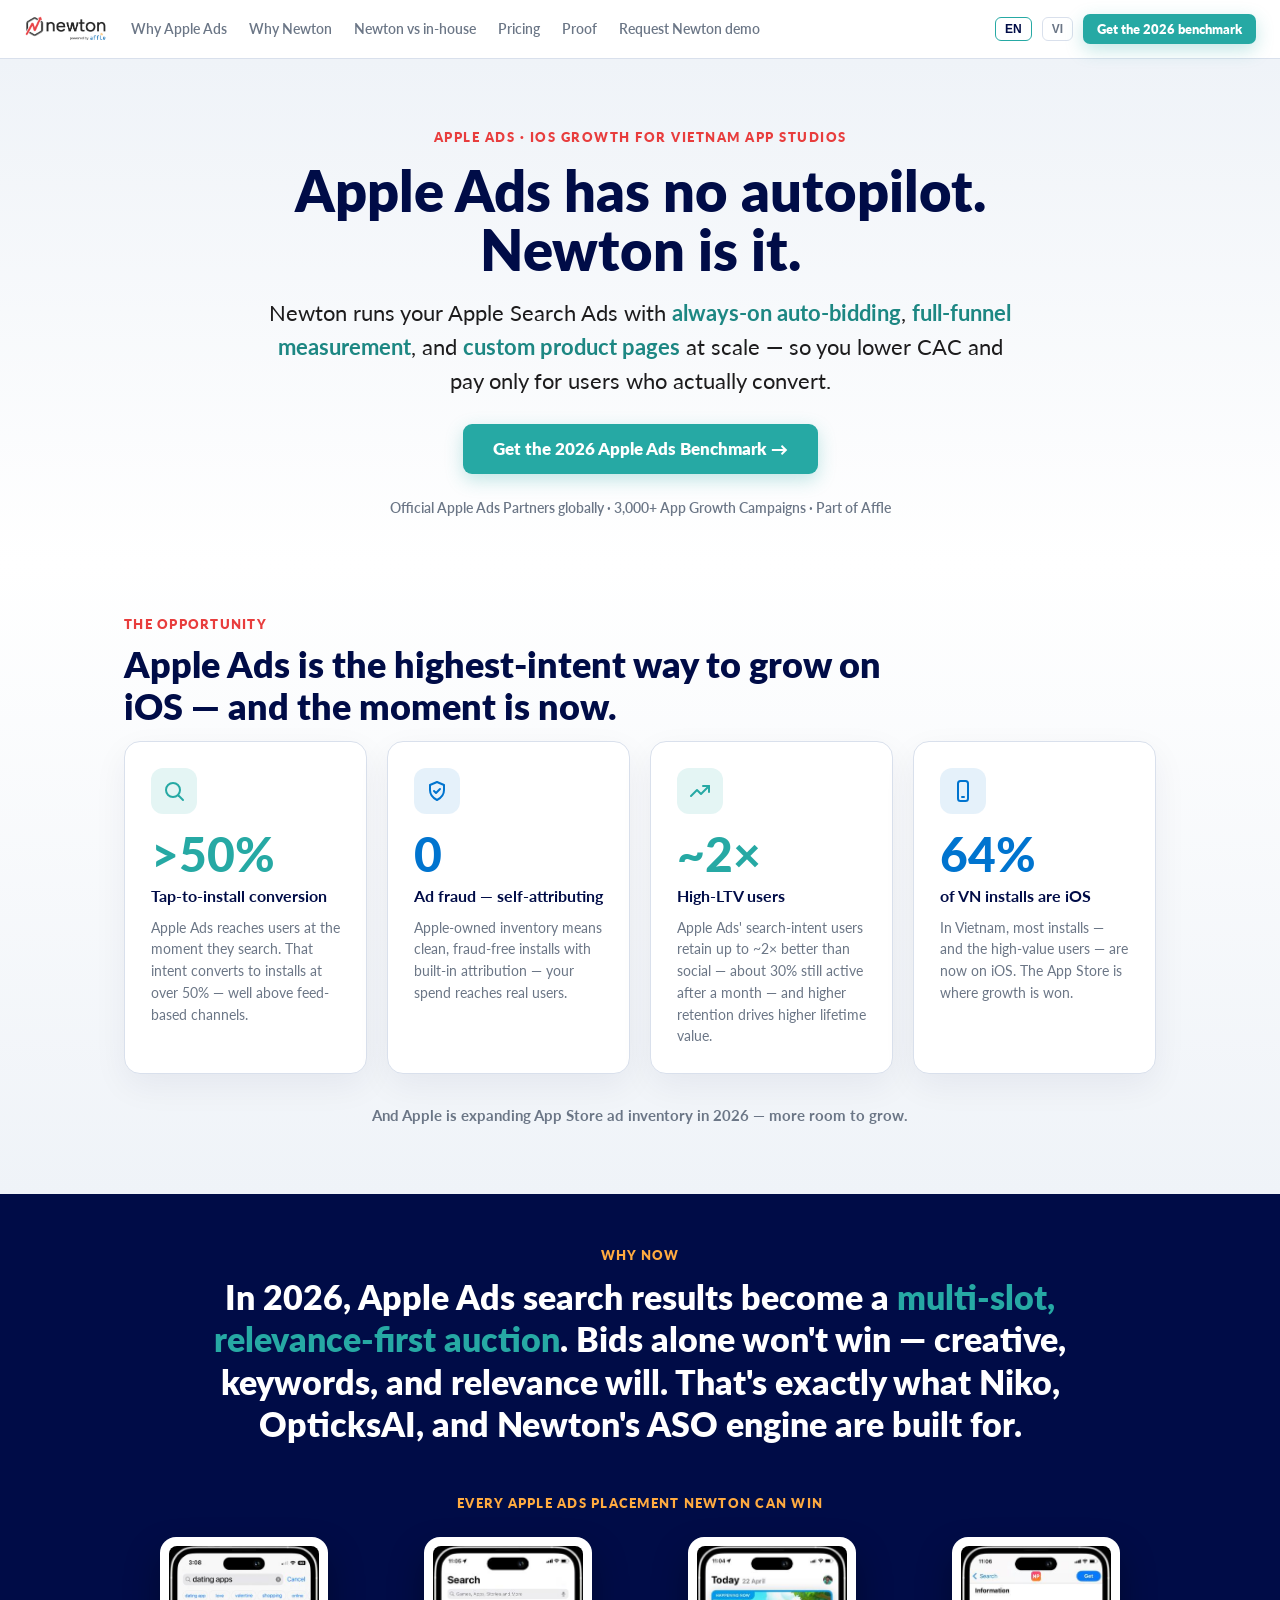
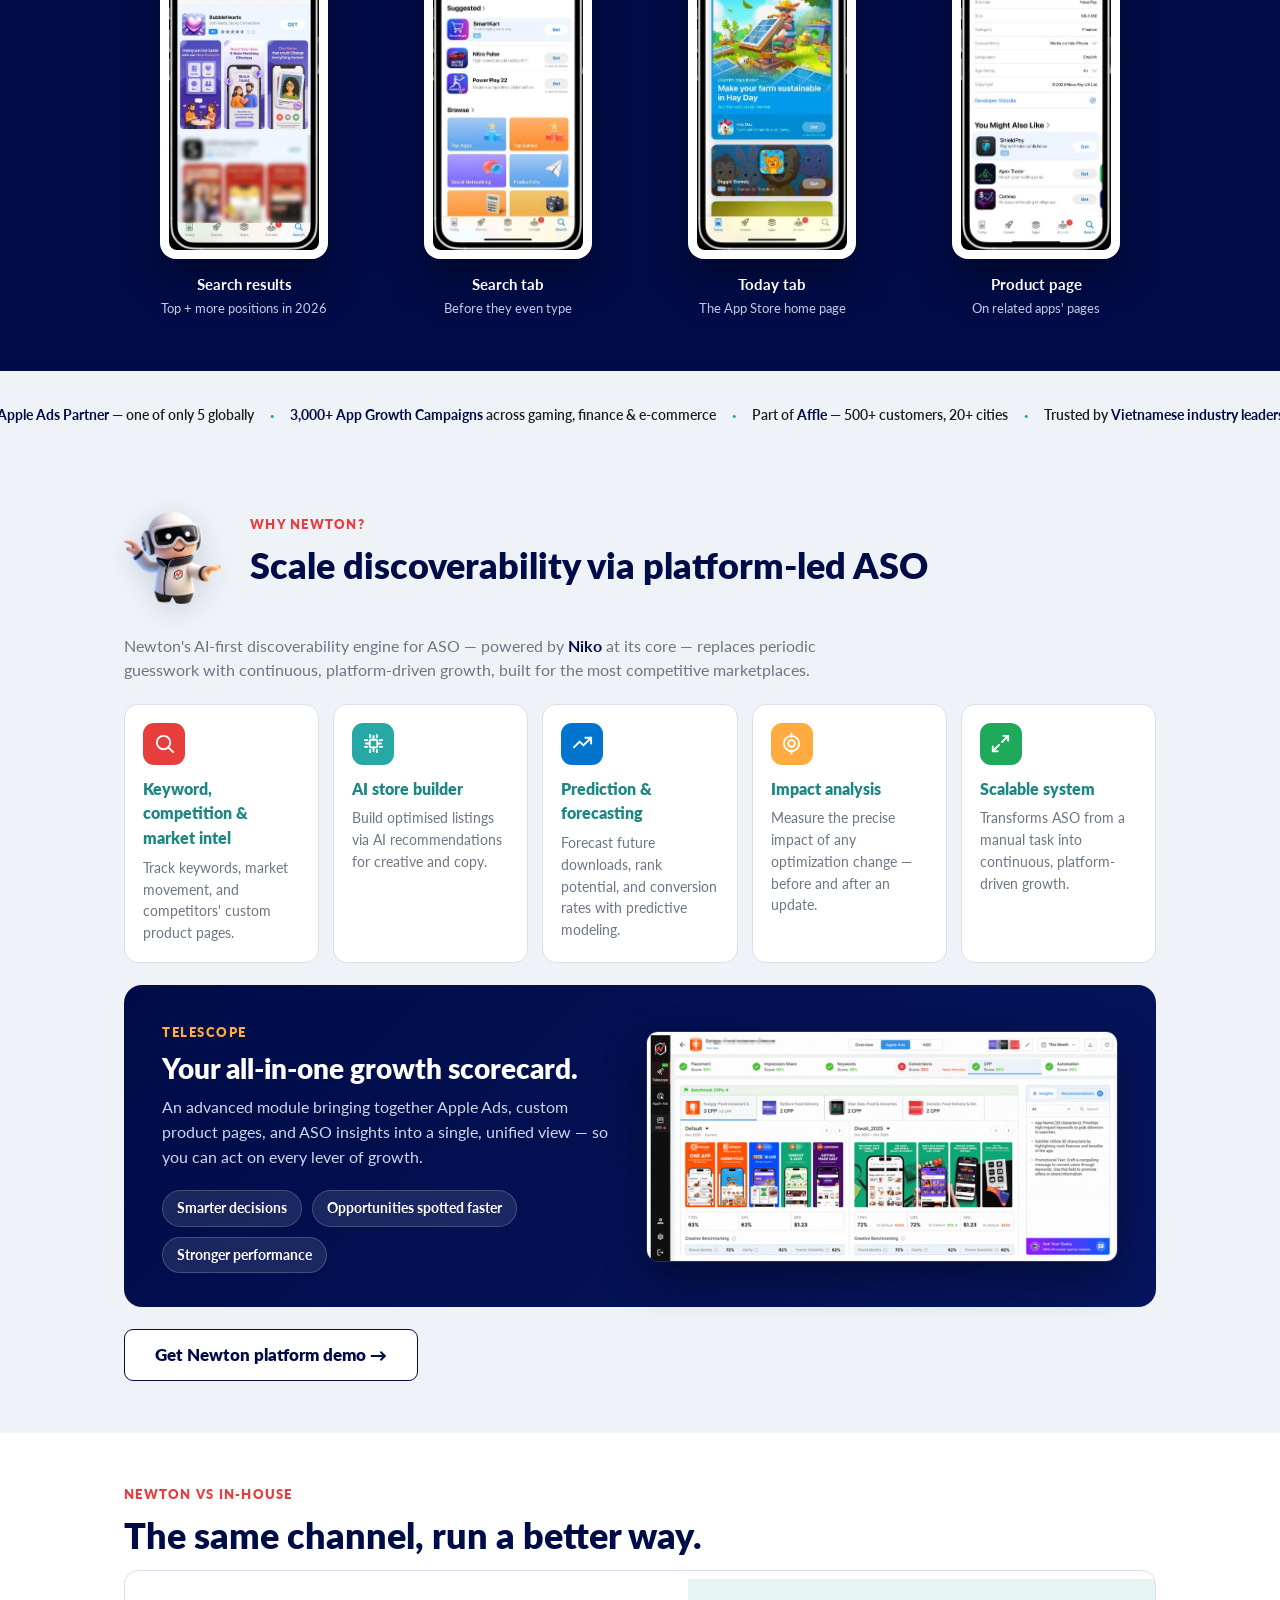
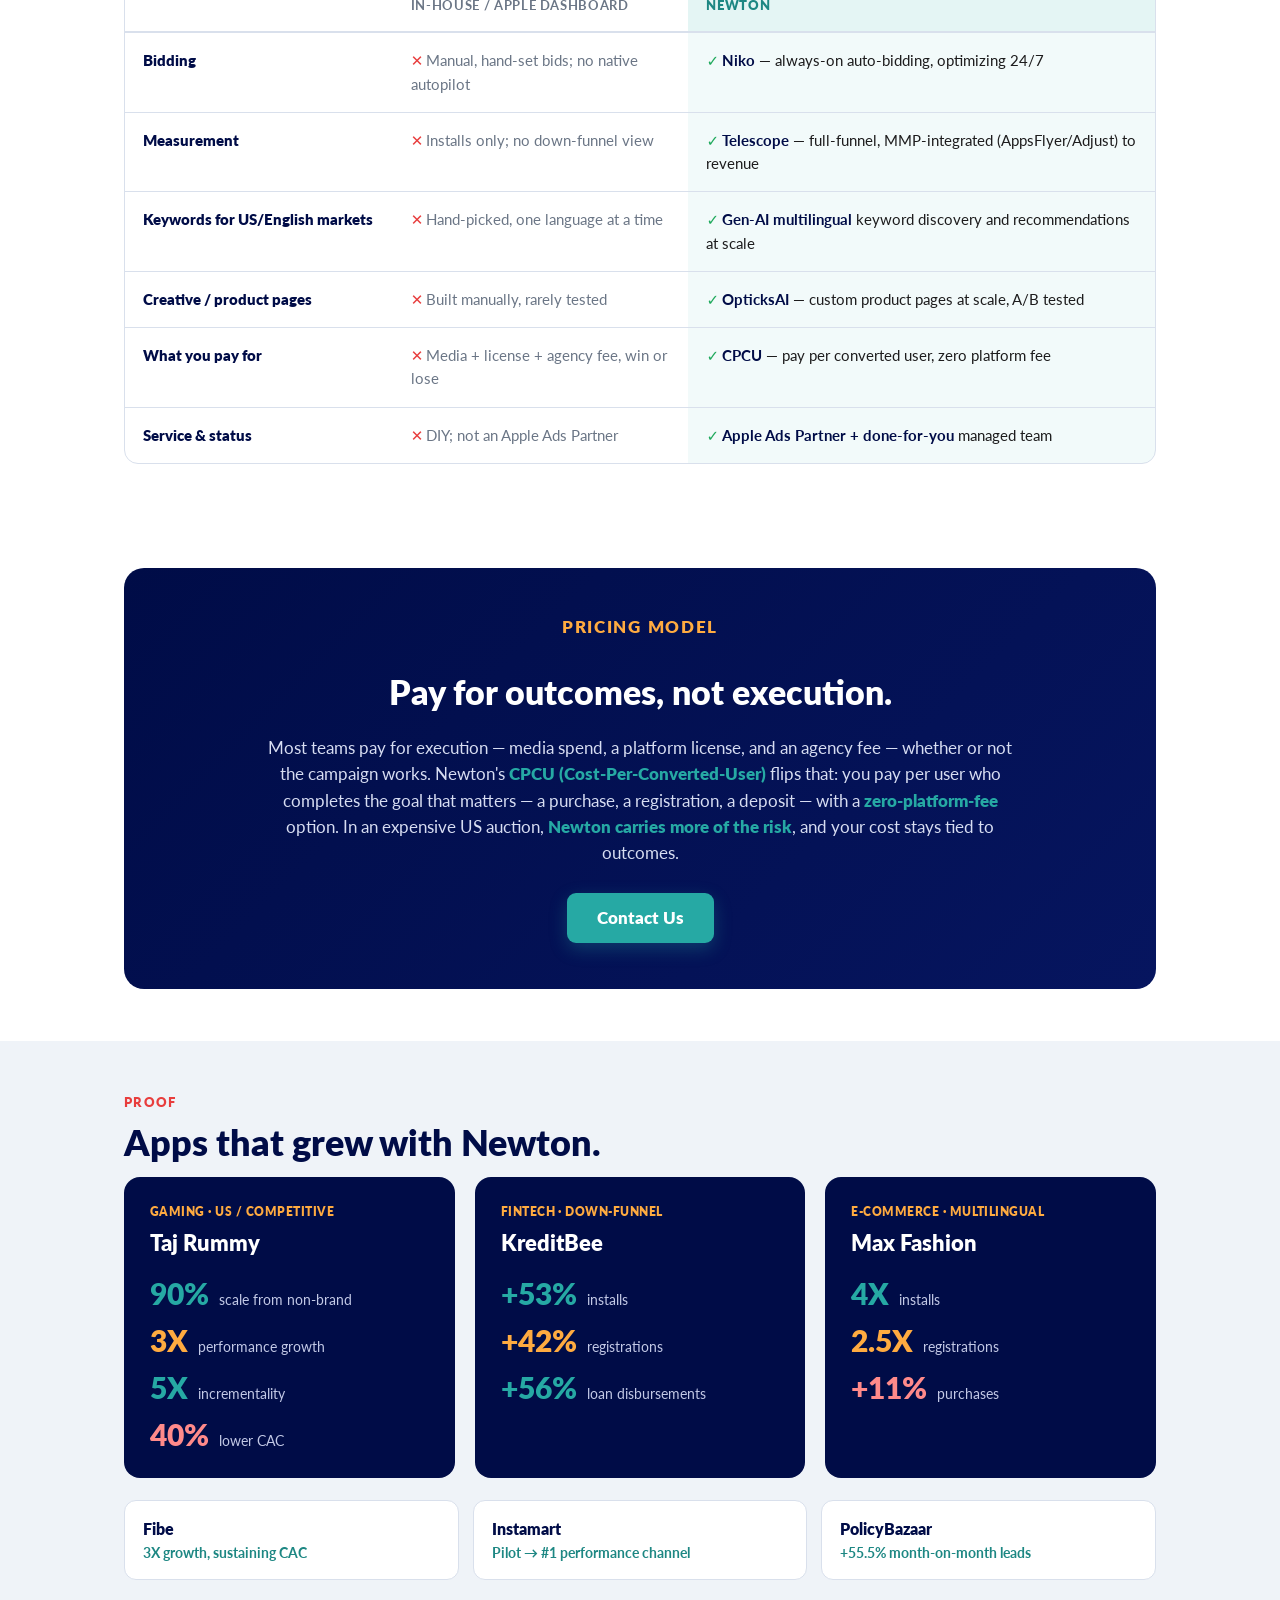
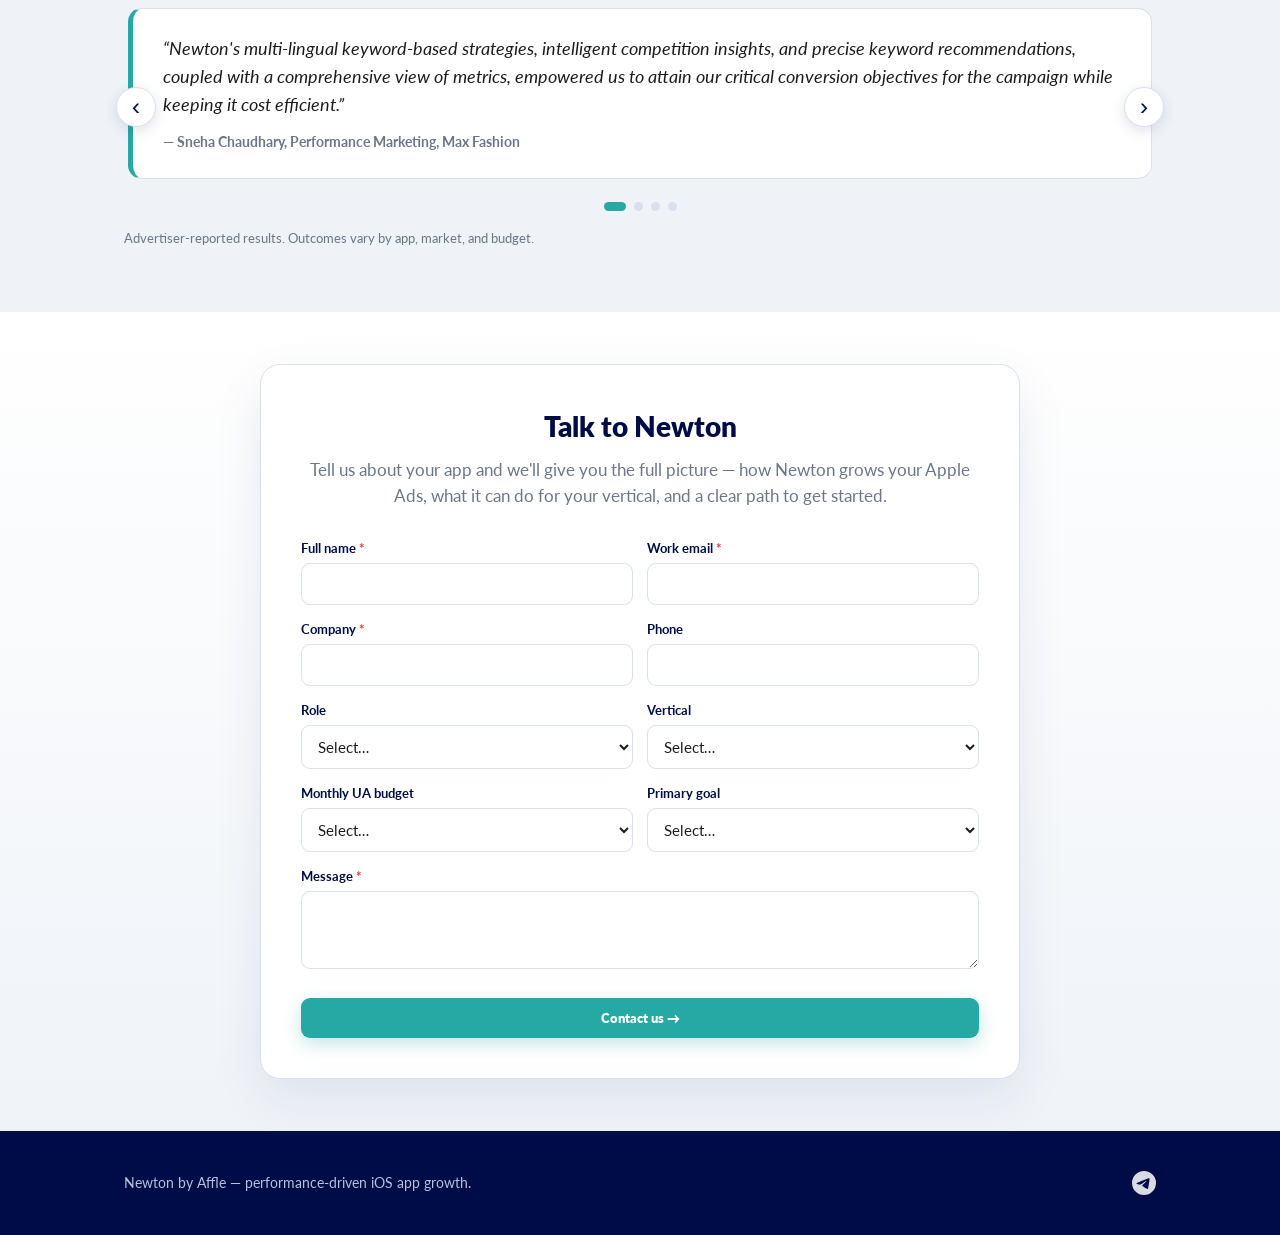
==== commit eda8868f: "Replace footer email with Telegram icon link (@ravynhere) Co-Authored-By: Claude Opus 4.8 <noreply@a" ====
--- a/index.html
+++ b/index.html
@@ -440,7 +440,9 @@
   <footer class="site-footer">
     <div class="wrap">
       <span class="fbrand" data-i18n="foot_blurb">Newton by Affle — performance-driven iOS app growth.</span>
-      <a href="mailto:hello@example.com" data-i18n="foot_contact">hello@example.com</a>
+      <a class="tg-link" href="https://t.me/ravynhere" target="_blank" rel="noopener" aria-label="Telegram">
+        <svg class="tg-icon" viewBox="0 0 24 24" width="24" height="24" aria-hidden="true" focusable="false"><path fill="currentColor" d="M11.944 0A12 12 0 0 0 0 12a12 12 0 0 0 12 12 12 12 0 0 0 12-12A12 12 0 0 0 12 0a12 12 0 0 0-.056 0zm4.962 7.224c.1-.002.321.023.465.14a.506.506 0 0 1 .171.325c.016.093.036.306.02.472-.18 1.898-.962 6.502-1.36 8.627-.168.9-.499 1.201-.82 1.23-.696.065-1.225-.46-1.9-.902-1.056-.693-1.653-1.124-2.678-1.8-1.185-.78-.417-1.21.258-1.91.177-.184 3.247-2.977 3.307-3.23.007-.032.014-.15-.056-.212s-.174-.041-.249-.024c-.106.024-1.793 1.14-5.061 3.345-.48.33-.913.49-1.302.48-.428-.008-1.252-.241-1.865-.44-.752-.245-1.35-.374-1.297-.789.027-.216.325-.437.893-.663 3.498-1.524 5.83-2.529 6.998-3.014 3.332-1.386 4.025-1.627 4.476-1.635z"/></svg>
+      </a>
     </div>
   </footer>
 
--- a/style.css
+++ b/style.css
@@ -329,6 +329,9 @@
 .site-footer a { color: #fff; text-decoration: none; }
 .site-footer .fbrand { display: flex; align-items: center; gap: 9px; }
 .site-footer .fbrand img { height: 22px; }
+.site-footer .tg-link { display: inline-flex; align-items: center; color: #fff; opacity: .85; transition: opacity .15s ease; }
+.site-footer .tg-link:hover { opacity: 1; }
+.site-footer .tg-icon { display: block; }
 
 /* ---- responsive ---- */
 @media (max-width: 860px) {
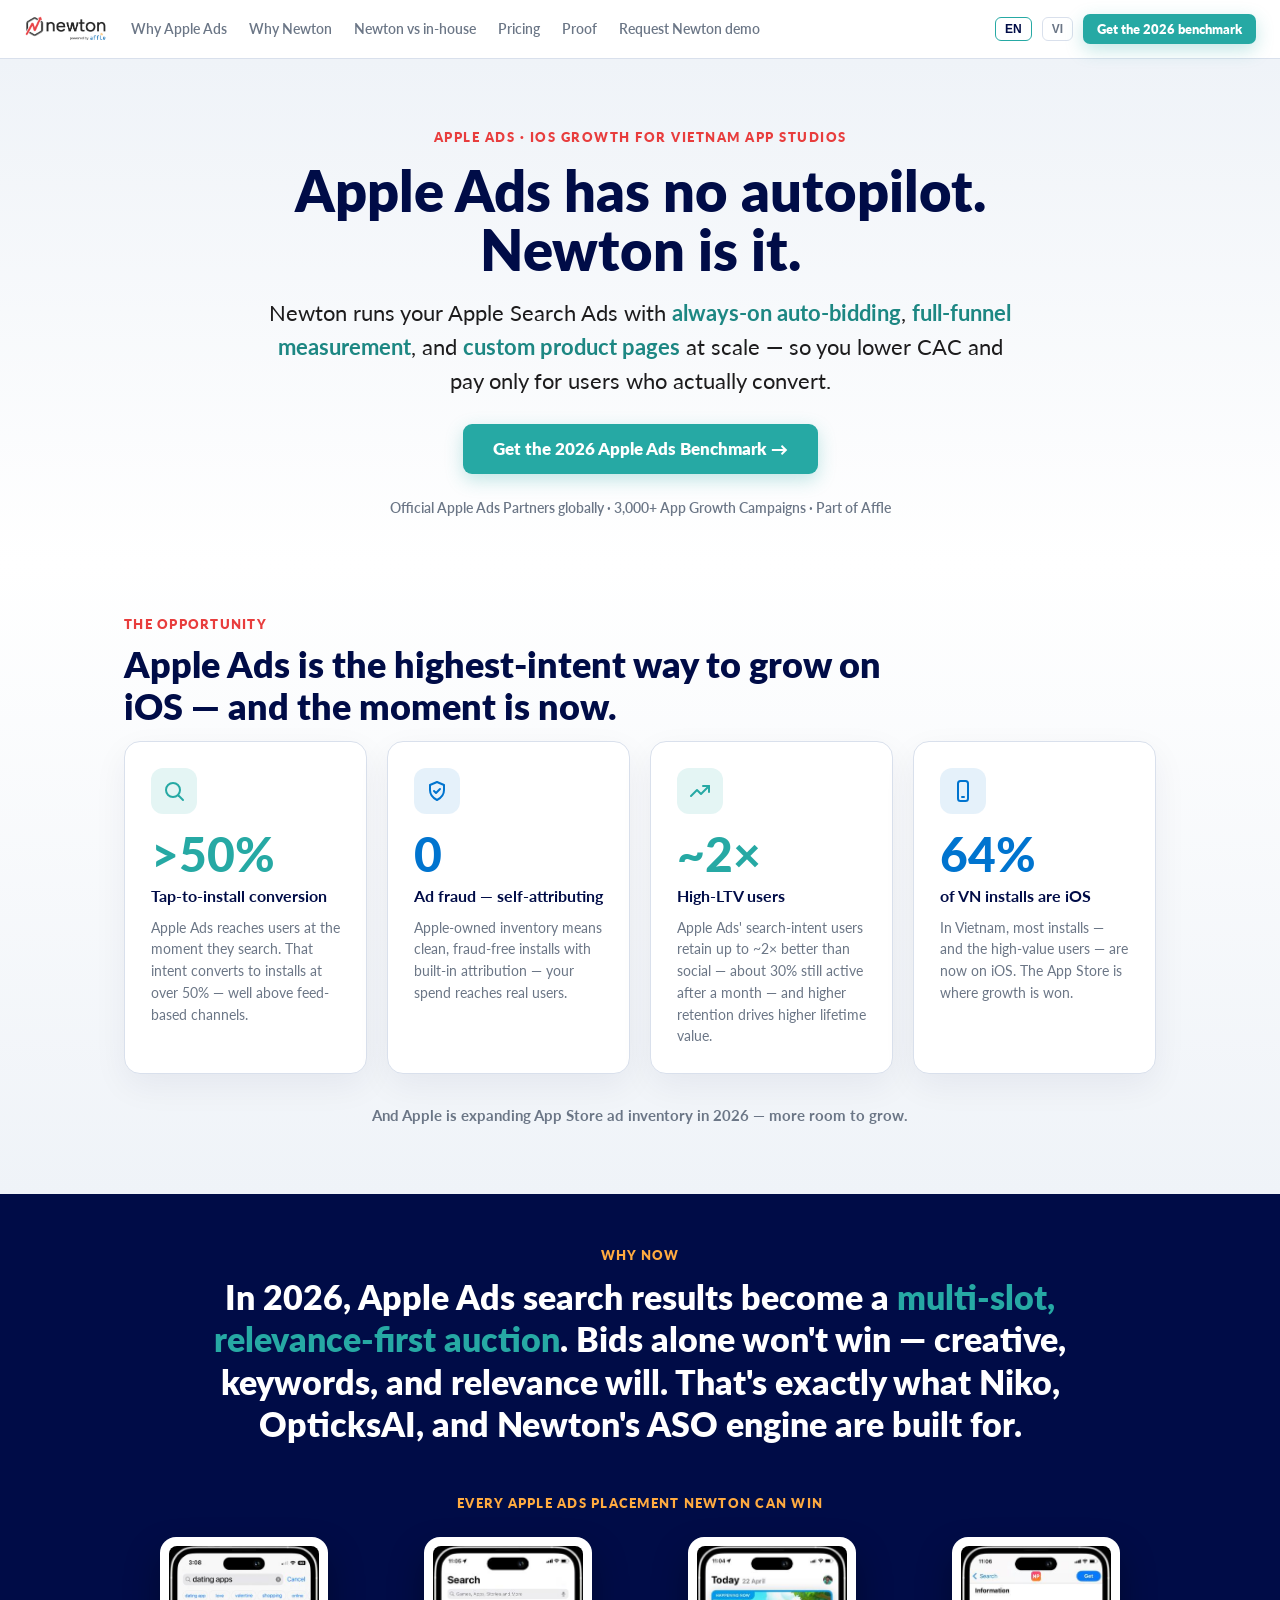
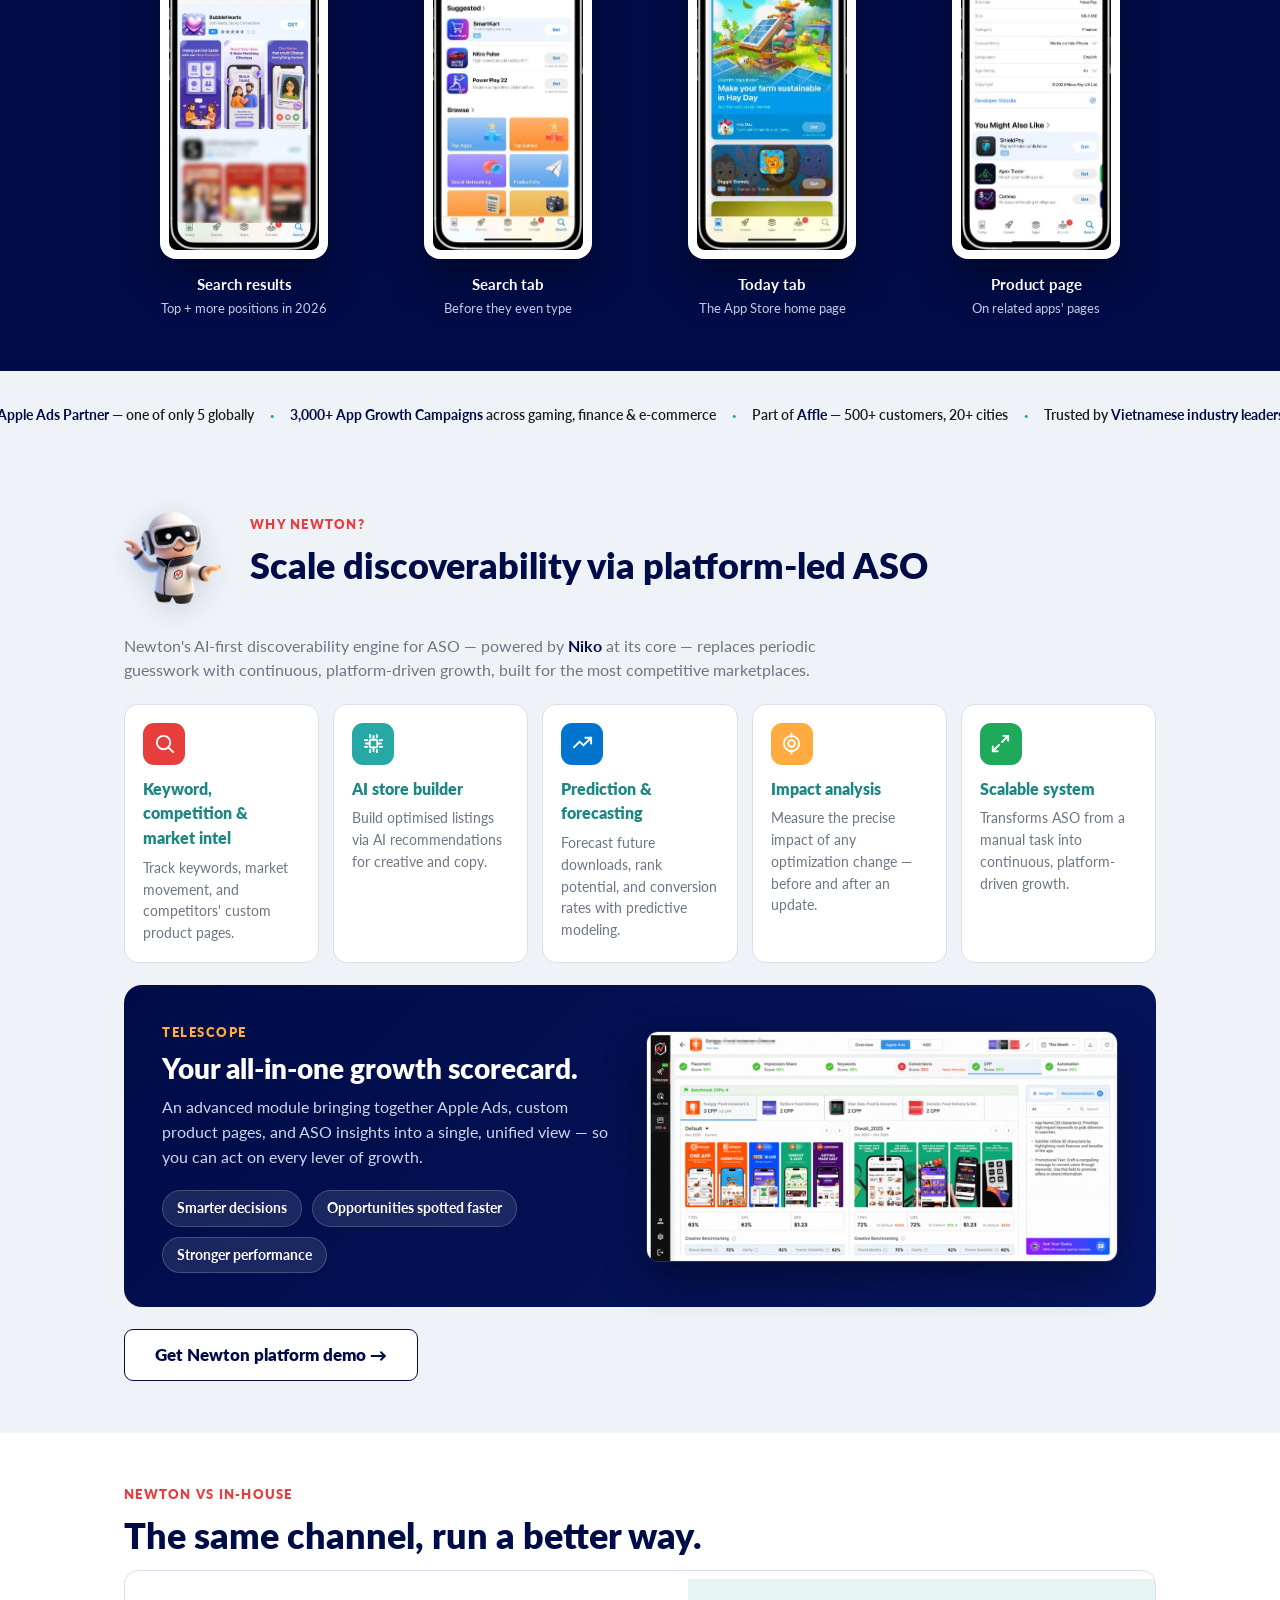
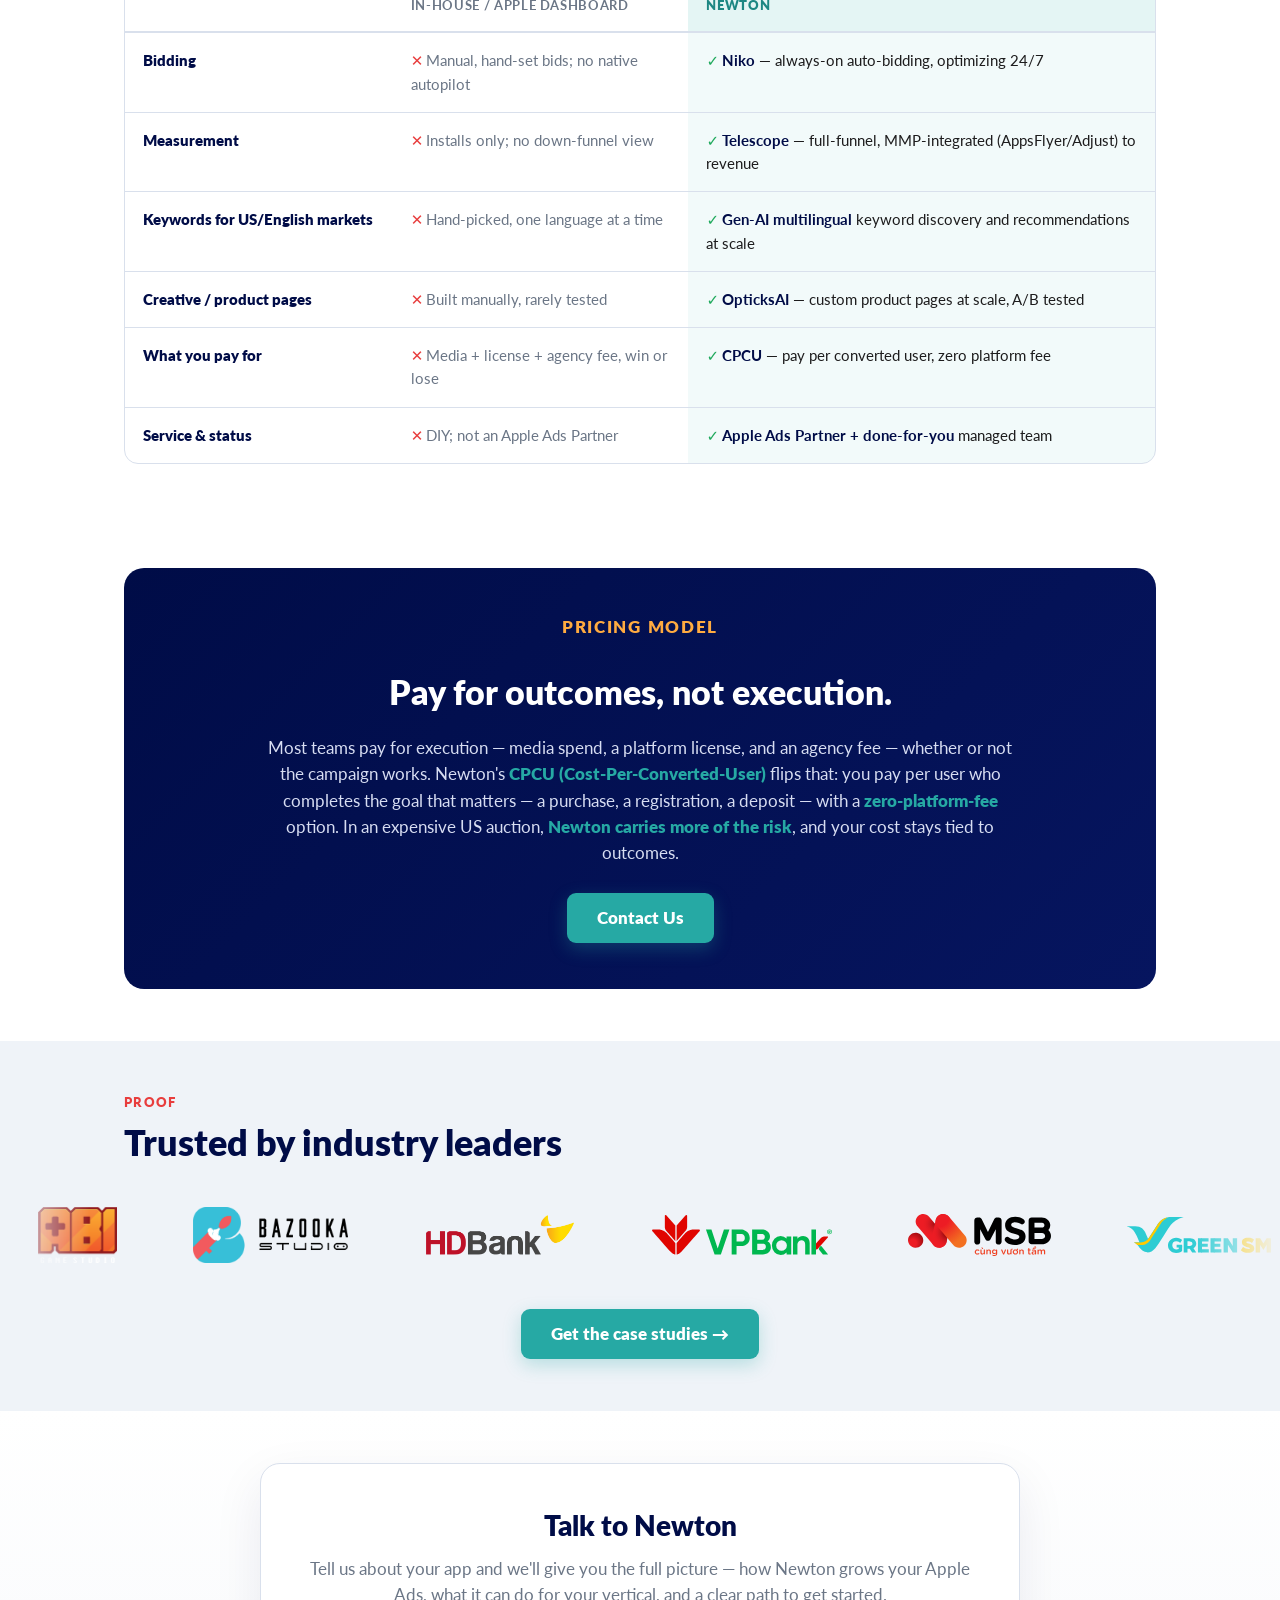
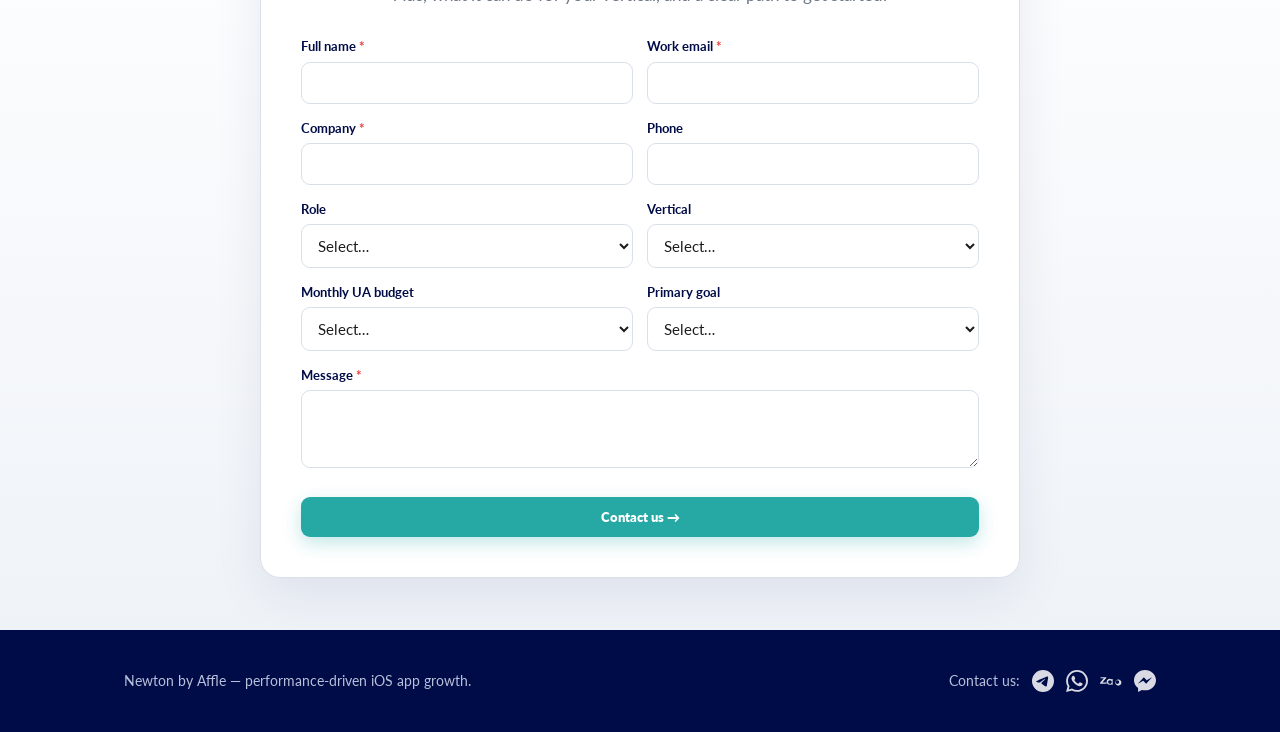
==== commit 0deaace1: "Footer: add Contact us row with Telegram, WhatsApp, Zalo, Messenger icons Co-Authored-By: Claude Opu" ====
--- a/index.html
+++ b/index.html
@@ -274,78 +274,25 @@
   <section class="proof" id="proof">
     <div class="wrap">
       <p class="kicker" data-i18n="proof_kicker">Proof</p>
-      <h2 class="section-title" data-i18n="proof_title">Real apps. Real down-funnel growth.</h2>
-      <div class="cases">
-        <div class="ccard">
-          <div class="badge" data-i18n="case1_badge">Gaming · US / competitive</div>
-          <div class="app" data-i18n="case1_app">Taj Rummy</div>
-          <div class="metrics">
-            <div class="metric"><span class="big c1">90%</span><span class="lbl" data-i18n="case1_l1">scale from non-brand</span></div>
-            <div class="metric"><span class="big c2">3X</span><span class="lbl" data-i18n="case1_l2">performance growth</span></div>
-            <div class="metric"><span class="big c1">5X</span><span class="lbl" data-i18n="case1_l3">incrementality</span></div>
-            <div class="metric"><span class="big c3">40%</span><span class="lbl" data-i18n="case1_l4">lower CAC</span></div>
-          </div>
-        </div>
-        <div class="ccard">
-          <div class="badge" data-i18n="case2_badge">Fintech · down-funnel</div>
-          <div class="app" data-i18n="case2_app">KreditBee</div>
-          <div class="metrics">
-            <div class="metric"><span class="big c1">+53%</span><span class="lbl" data-i18n="case2_l1">installs</span></div>
-            <div class="metric"><span class="big c2">+42%</span><span class="lbl" data-i18n="case2_l2">registrations</span></div>
-            <div class="metric"><span class="big c1">+56%</span><span class="lbl" data-i18n="case2_l3">loan disbursements</span></div>
-          </div>
-        </div>
-        <div class="ccard">
-          <div class="badge" data-i18n="case3_badge">E-commerce · multilingual</div>
-          <div class="app" data-i18n="case3_app">Max Fashion</div>
-          <div class="metrics">
-            <div class="metric"><span class="big c1">4X</span><span class="lbl" data-i18n="case3_l1">installs</span></div>
-            <div class="metric"><span class="big c2">2.5X</span><span class="lbl" data-i18n="case3_l2">registrations</span></div>
-            <div class="metric"><span class="big c3">+11%</span><span class="lbl" data-i18n="case3_l3">purchases</span></div>
-          </div>
-        </div>
-      </div>
-
-      <div class="tiles">
-        <div class="tile"><div class="tname" data-i18n="tile1_n">Fibe</div><div class="tstat" data-i18n="tile1_s">3X growth, sustaining CAC</div></div>
-        <div class="tile"><div class="tname" data-i18n="tile2_n">Instamart</div><div class="tstat" data-i18n="tile2_s">Pilot → #1 performance channel</div></div>
-        <div class="tile"><div class="tname" data-i18n="tile3_n">PolicyBazaar</div><div class="tstat" data-i18n="tile3_s">+55.5% month-on-month leads</div></div>
-      </div>
-
-      <div class="carousel" id="reviews">
-        <button class="car-arrow car-prev" type="button" aria-label="Previous review">‹</button>
-        <div class="car-viewport">
-          <div class="car-track">
-            <div class="car-slide">
-              <div class="quoteband">
-                <q data-i18n="proof_quote2">Newton's multi-lingual keyword-based strategies, intelligent competition insights, and precise keyword recommendations, coupled with a comprehensive view of metrics, empowered us to attain our critical conversion objectives for the campaign while keeping it cost efficient.</q>
-                <div class="who" data-i18n="proof_who2">— Sneha Chaudhary, Performance Marketing, Max Fashion</div>
-              </div>
-            </div>
-            <div class="car-slide">
-              <div class="quoteband">
-                <q data-i18n="proof_quote">By leveraging Newton's AI-powered Apple Ads Campaign Management Platform, Taj Rummy successfully targeted high-value iOS users, achieving exceptional cost efficiency and exponential growth. Newton's advanced capabilities transformed our app performance &amp; long-term profitability to gain a competitive advantage.</q>
-                <div class="who" data-i18n="proof_who">— Bhanu Chander, Digital Marketing Manager, Taj Rummy</div>
-              </div>
-            </div>
-            <div class="car-slide">
-              <div class="quoteband">
-                <q data-i18n="proof_quote3">Newton has helped us to acquire high-quality users by optimizing Apple Ads campaigns, driving higher leads post app downloads. The keyword recommendation tool and smart optimizations has helped us grow our customer base, maintaining overall efficient CPA.</q>
-                <div class="who" data-i18n="proof_who3">— Urmesh Chandra, Head of Digital Marketing, Policybazaar</div>
-              </div>
-            </div>
-            <div class="car-slide">
-              <div class="quoteband">
-                <q data-i18n="proof_quote4">Newton's data-driven ASO strategies and A/B testing expertise helped us significantly boost our iOS store CTR from view to download. Their ongoing keyword optimization efforts also drove steady growth in monthly ASO user acquisition. It's been a game changer for our app's visibility and performance.</q>
-                <div class="who" data-i18n="proof_who4">— Rabea Elias, Head of Business Development, Almowafir</div>
-              </div>
-            </div>
-          </div>
-        </div>
-        <button class="car-arrow car-next" type="button" aria-label="Next review">›</button>
-        <div class="car-dots" aria-hidden="true"></div>
-      </div>
-      <p class="disclaimer" data-i18n="proof_disc">Advertiser-reported results. Outcomes vary by app, market, and budget.</p>
+      <h2 class="section-title proof-title" data-i18n="proof_title">Trusted by industry leaders</h2>
+    </div>
+    <div class="logo-marquee">
+      <div class="logo-track">
+        <div class="logo-chip"><img src="media/logos/abistudio.png" alt="ABI Studio" /></div>
+        <div class="logo-chip"><img src="media/logos/bazooka.png" alt="Bazooka" /></div>
+        <div class="logo-chip"><img src="media/logos/hdbank.png" alt="HDBank" /></div>
+        <div class="logo-chip"><img src="media/logos/vpbank.svg" alt="VPBank" /></div>
+        <div class="logo-chip"><img src="media/logos/msb.svg" alt="MSB" /></div>
+        <div class="logo-chip"><img src="media/logos/greensm.svg" alt="Green SM" /></div>
+        <div class="logo-chip"><img src="media/logos/go2joy.png" alt="Go2Joy" /></div>
+        <div class="logo-chip"><img src="media/logos/braly.png" alt="Braly" /></div>
+        <div class="logo-chip"><img src="media/logos/agoda.svg" alt="Agoda" /></div>
+      </div>
+    </div>
+    <div class="wrap">
+      <div class="proof-cta-row">
+        <button class="btn btn-primary btn-lg" data-scroll="#lead" data-request="case_study" data-i18n="proof_cta">Get the case studies →</button>
+      </div>
     </div>
   </section>
 
@@ -440,9 +387,21 @@
   <footer class="site-footer">
     <div class="wrap">
       <span class="fbrand" data-i18n="foot_blurb">Newton by Affle — performance-driven iOS app growth.</span>
-      <a class="tg-link" href="https://t.me/ravynhere" target="_blank" rel="noopener" aria-label="Telegram">
-        <svg class="tg-icon" viewBox="0 0 24 24" width="24" height="24" aria-hidden="true" focusable="false"><path fill="currentColor" d="M11.944 0A12 12 0 0 0 0 12a12 12 0 0 0 12 12 12 12 0 0 0 12-12A12 12 0 0 0 12 0a12 12 0 0 0-.056 0zm4.962 7.224c.1-.002.321.023.465.14a.506.506 0 0 1 .171.325c.016.093.036.306.02.472-.18 1.898-.962 6.502-1.36 8.627-.168.9-.499 1.201-.82 1.23-.696.065-1.225-.46-1.9-.902-1.056-.693-1.653-1.124-2.678-1.8-1.185-.78-.417-1.21.258-1.91.177-.184 3.247-2.977 3.307-3.23.007-.032.014-.15-.056-.212s-.174-.041-.249-.024c-.106.024-1.793 1.14-5.061 3.345-.48.33-.913.49-1.302.48-.428-.008-1.252-.241-1.865-.44-.752-.245-1.35-.374-1.297-.789.027-.216.325-.437.893-.663 3.498-1.524 5.83-2.529 6.998-3.014 3.332-1.386 4.025-1.627 4.476-1.635z"/></svg>
-      </a>
+      <div class="foot-contact">
+        <span class="foot-contact-label" data-i18n="foot_contact_label">Contact us:</span>
+        <a class="social-link" href="https://t.me/ravynhere" target="_blank" rel="noopener" aria-label="Telegram" title="Telegram">
+          <svg viewBox="0 0 24 24" width="22" height="22" aria-hidden="true" focusable="false"><path fill="currentColor" d="M11.944 0A12 12 0 0 0 0 12a12 12 0 0 0 12 12 12 12 0 0 0 12-12A12 12 0 0 0 12 0a12 12 0 0 0-.056 0zm4.962 7.224c.1-.002.321.023.465.14a.506.506 0 0 1 .171.325c.016.093.036.306.02.472-.18 1.898-.962 6.502-1.36 8.627-.168.9-.499 1.201-.82 1.23-.696.065-1.225-.46-1.9-.902-1.056-.693-1.653-1.124-2.678-1.8-1.185-.78-.417-1.21.258-1.91.177-.184 3.247-2.977 3.307-3.23.007-.032.014-.15-.056-.212s-.174-.041-.249-.024c-.106.024-1.793 1.14-5.061 3.345-.48.33-.913.49-1.302.48-.428-.008-1.252-.241-1.865-.44-.752-.245-1.35-.374-1.297-.789.027-.216.325-.437.893-.663 3.498-1.524 5.83-2.529 6.998-3.014 3.332-1.386 4.025-1.627 4.476-1.635z"/></svg>
+        </a>
+        <a class="social-link" href="https://wa.me/84795095009" target="_blank" rel="noopener" aria-label="WhatsApp" title="WhatsApp: +84 795 095 009">
+          <svg viewBox="0 0 24 24" width="22" height="22" aria-hidden="true" focusable="false"><path fill="currentColor" d="M17.472 14.382c-.297-.149-1.758-.867-2.03-.967-.273-.099-.471-.148-.67.15-.197.297-.767.966-.94 1.164-.173.199-.347.223-.644.075-.297-.15-1.255-.463-2.39-1.475-.883-.788-1.48-1.761-1.653-2.059-.173-.297-.018-.458.13-.606.134-.133.298-.347.446-.52.149-.174.198-.298.298-.497.099-.198.05-.371-.025-.52-.075-.149-.669-1.612-.916-2.207-.242-.579-.487-.5-.669-.51-.173-.008-.371-.01-.57-.01-.198 0-.52.074-.792.372-.272.297-1.04 1.016-1.04 2.479 0 1.462 1.065 2.875 1.213 3.074.149.198 2.096 3.2 5.077 4.487.709.306 1.262.489 1.694.625.712.227 1.36.195 1.871.118.571-.085 1.758-.719 2.006-1.413.248-.694.248-1.289.173-1.413-.074-.124-.272-.198-.57-.347m-5.421 7.403h-.004a9.87 9.87 0 01-5.031-1.378l-.361-.214-3.741.982.998-3.648-.235-.374a9.86 9.86 0 01-1.51-5.26c.001-5.45 4.436-9.884 9.888-9.884 2.64 0 5.122 1.03 6.988 2.898a9.825 9.825 0 012.893 6.994c-.003 5.45-4.437 9.884-9.885 9.884m8.413-18.297A11.815 11.815 0 0012.05 0C5.495 0 .16 5.335.157 11.892c0 2.096.547 4.142 1.588 5.945L.057 24l6.305-1.654a11.882 11.882 0 005.683 1.448h.005c6.554 0 11.89-5.335 11.893-11.893a11.821 11.821 0 00-3.48-8.413z"/></svg>
+        </a>
+        <a class="social-link" href="https://zalo.me/84795095009" target="_blank" rel="noopener" aria-label="Zalo" title="Zalo: +84 795 095 009">
+          <svg viewBox="0 0 24 24" width="22" height="22" aria-hidden="true" focusable="false"><path fill="currentColor" d="M12.49 10.2722v-.4496h1.3467v6.3218h-.7704a.576.576 0 01-.5763-.5729l-.0006.0005a3.273 3.273 0 01-1.9372.6321c-1.8138 0-3.2844-1.4697-3.2844-3.2823 0-1.8125 1.4706-3.2822 3.2844-3.2822a3.273 3.273 0 011.9372.6321l.0006.0005zM6.9188 7.7896v.205c0 .3823-.051.6944-.2995 1.0605l-.03.0343c-.0542.0615-.1815.206-.2421.2761l-3.6551 4.382h4.5261v.7682a.5764.5764 0 01-.5767.5761H.0002v-.3622c0-.4152.0812-.7444.3199-1.0868l.0499-.0662c.0244-.0324.0812-.1015.1174-.144l3.6389-4.3734H.4771V8.365c0-.3179.2578-.5754.5759-.5754zm10.11 5.3719a1.9838 1.9838 0 001.9857 1.9853 1.9838 1.9838 0 001.9857-1.9853 1.9838 1.9838 0 00-1.9857-1.9852 1.9838 1.9838 0 00-1.9857 1.9852zm-6.1607-1.986c-1.0895 0-1.9724.883-1.9724 1.9723s.883 1.9723 1.9724 1.9723c1.0893 0 1.9723-.883 1.9723-1.9723s-.883-1.9723-1.9723-1.9723zm9.1288-.7728c1.848 0 3.3466 1.4983 3.3466 3.3461 0 1.8479-1.4986 3.3462-3.3466 3.3462-1.848 0-3.3465-1.4983-3.3465-3.3462 0-1.8478 1.4985-3.3461 3.3465-3.3461z"/></svg>
+        </a>
+        <a class="social-link" href="https://m.me/asa.growthlab" target="_blank" rel="noopener" aria-label="Facebook Messenger" title="Messenger">
+          <svg viewBox="0 0 24 24" width="22" height="22" aria-hidden="true" focusable="false"><path fill="currentColor" d="M12 0C5.373 0 0 4.974 0 11.111c0 3.498 1.744 6.614 4.469 8.654V24l4.088-2.242c1.092.301 2.246.464 3.443.464 6.627 0 12-4.975 12-11.111C24 4.974 18.627 0 12 0zm1.191 14.963l-3.055-3.26-5.963 3.26L10.732 8l3.131 3.259L19.752 8l-6.561 6.963z"/></svg>
+        </a>
+      </div>
     </div>
   </footer>
 
@@ -642,6 +601,29 @@
       start();
     })();
 
+    // Client logo marquee: duplicate the row so the left-slide loops seamlessly.
+    (function () {
+      var track = document.querySelector(".logo-track");
+      if (track) {
+        Array.prototype.slice.call(track.children).forEach(function (node) {
+          track.appendChild(node.cloneNode(true));
+        });
+      }
+      // If an image file is missing, show the brand name (from alt) instead.
+      document.querySelectorAll(".logo-track img").forEach(function (img) {
+        function fallback() {
+          if (!img.parentNode) return;
+          var span = document.createElement("span");
+          span.className = "logo-wordmark";
+          span.textContent = img.getAttribute("alt") || "";
+          img.replaceWith(span);
+        }
+        img.addEventListener("error", fallback);
+        // The error may have already fired before this listener attached.
+        if (img.complete && img.naturalWidth === 0) fallback();
+      });
+    })();
+
     // Restore saved language (default EN).
     var saved = "en";
     try { saved = localStorage.getItem("newton_lang") || "en"; } catch (e) {}
--- a/style.css
+++ b/style.css
@@ -261,6 +261,31 @@
 
 /* ---- proof / case studies ---- */
 .proof { background: var(--light); }
+.proof-title { max-width: none; }
+
+/* ---- proof: client logo marquee (auto-sliding, ecomobi-style) ---- */
+.logo-marquee {
+  position: relative; overflow: hidden; margin-top: 42px; width: 100%;
+  -webkit-mask-image: linear-gradient(90deg, transparent, #000 7%, #000 93%, transparent);
+          mask-image: linear-gradient(90deg, transparent, #000 7%, #000 93%, transparent);
+}
+.logo-track {
+  display: flex; align-items: center; width: max-content;
+  animation: logo-scroll 42s linear infinite; will-change: transform;
+}
+.logo-marquee:hover .logo-track { animation-play-state: paused; }
+.logo-chip { flex: 0 0 auto; display: flex; align-items: center; justify-content: center; height: 60px; padding: 0 38px; }
+.logo-track img {
+  height: 42px; width: auto; max-width: 180px; object-fit: contain; display: block;
+}
+/* square/stacked marks read small at a fixed height — let them run taller */
+.logo-track img[alt="ABI Studio"],
+.logo-track img[alt="Bazooka"],
+.logo-track img[alt="Go2Joy"] { height: 56px; }
+.logo-wordmark { color: var(--muted); font-weight: 800; font-size: 22px; letter-spacing: -.01em; white-space: nowrap; }
+@keyframes logo-scroll { from { transform: translateX(0); } to { transform: translateX(-50%); } }
+@media (prefers-reduced-motion: reduce) { .logo-track { animation: none; } }
+.proof-cta-row { display: flex; justify-content: center; margin-top: 44px; }
 .cases { display: grid; grid-template-columns: repeat(3, 1fr); gap: 20px; }
 .ccard { background: var(--navy); color: #fff; border-radius: 16px; padding: 26px; }
 .ccard .badge { font-size: 12px; font-weight: 800; letter-spacing: .04em; text-transform: uppercase; color: var(--amber); }
@@ -329,9 +354,11 @@
 .site-footer a { color: #fff; text-decoration: none; }
 .site-footer .fbrand { display: flex; align-items: center; gap: 9px; }
 .site-footer .fbrand img { height: 22px; }
-.site-footer .tg-link { display: inline-flex; align-items: center; color: #fff; opacity: .85; transition: opacity .15s ease; }
-.site-footer .tg-link:hover { opacity: 1; }
-.site-footer .tg-icon { display: block; }
+.site-footer .foot-contact { display: flex; align-items: center; flex-wrap: wrap; gap: 6px 12px; }
+.site-footer .foot-contact-label { color: #b9c0db; }
+.site-footer .social-link { display: inline-flex; align-items: center; color: #fff; opacity: .85; transition: opacity .15s ease, transform .15s ease; }
+.site-footer .social-link:hover { opacity: 1; transform: translateY(-1px); }
+.site-footer .social-link svg { display: block; }
 
 /* ---- responsive ---- */
 @media (max-width: 860px) {
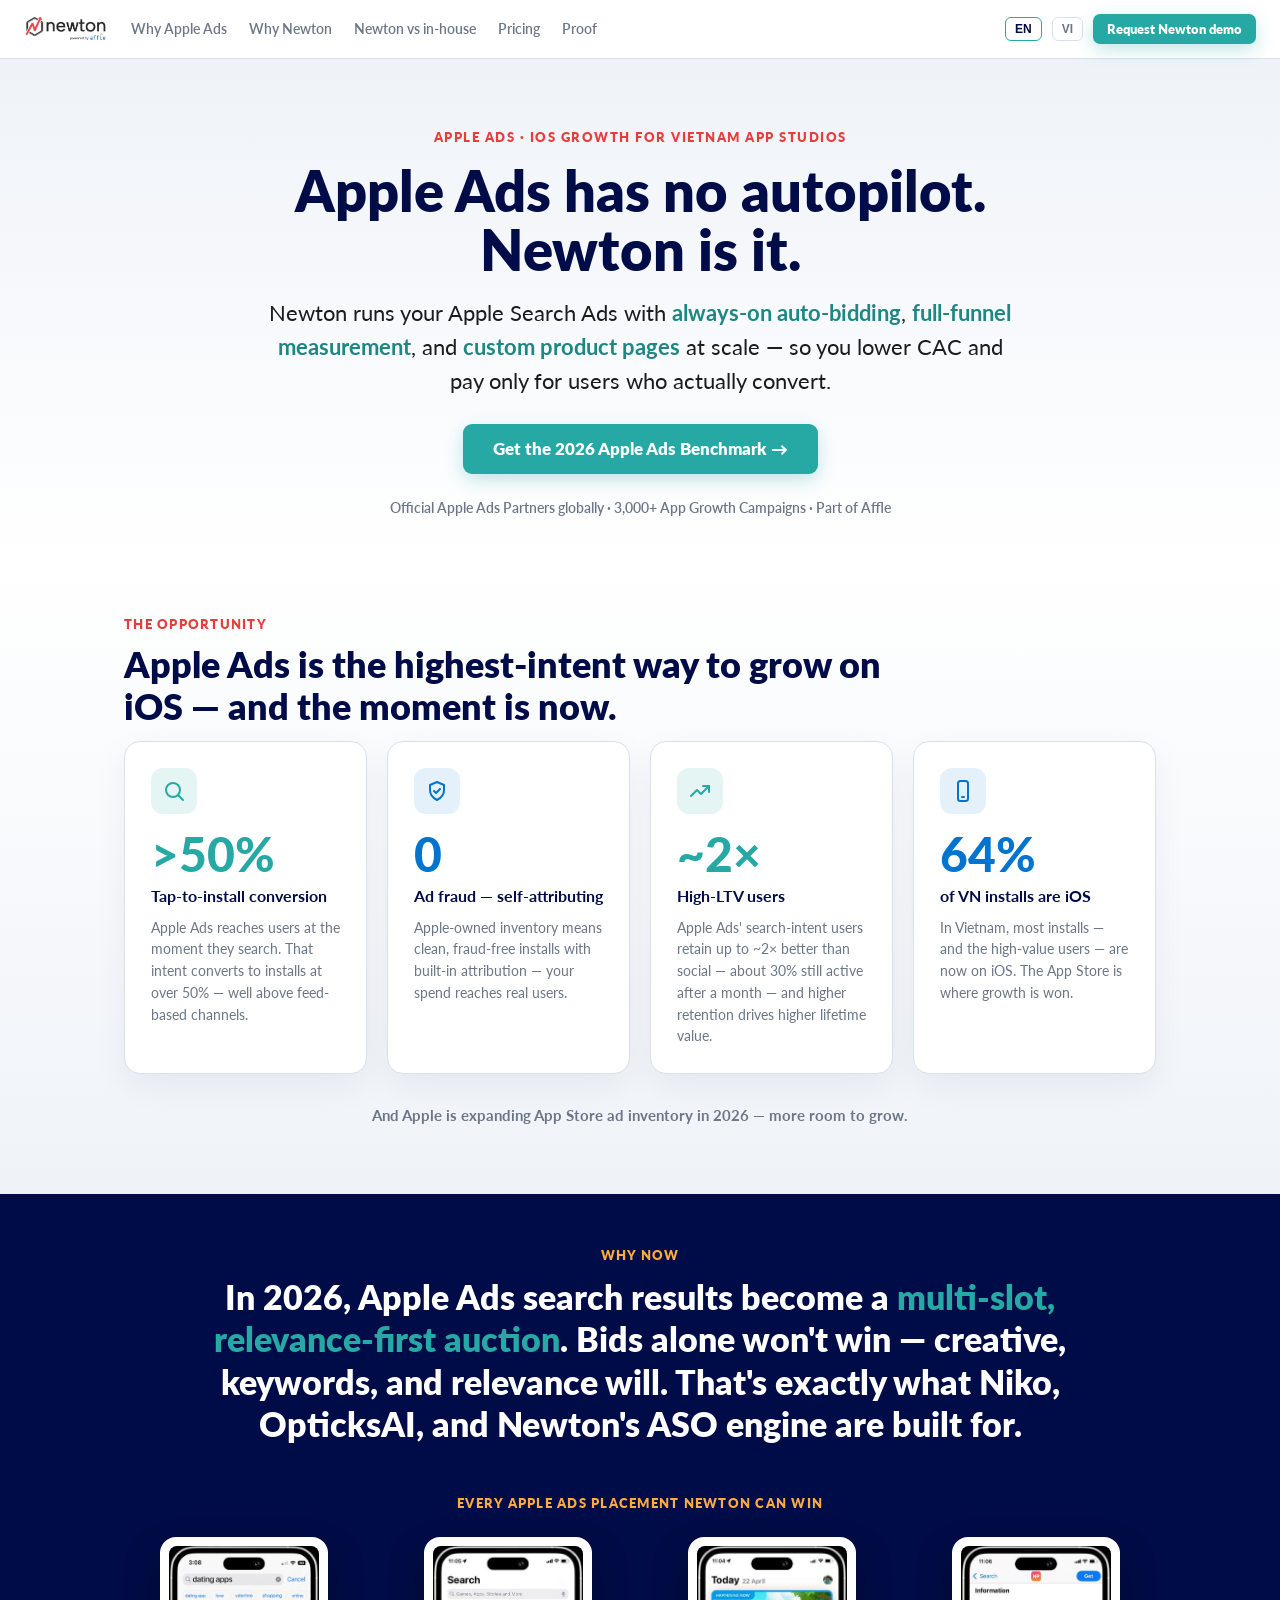
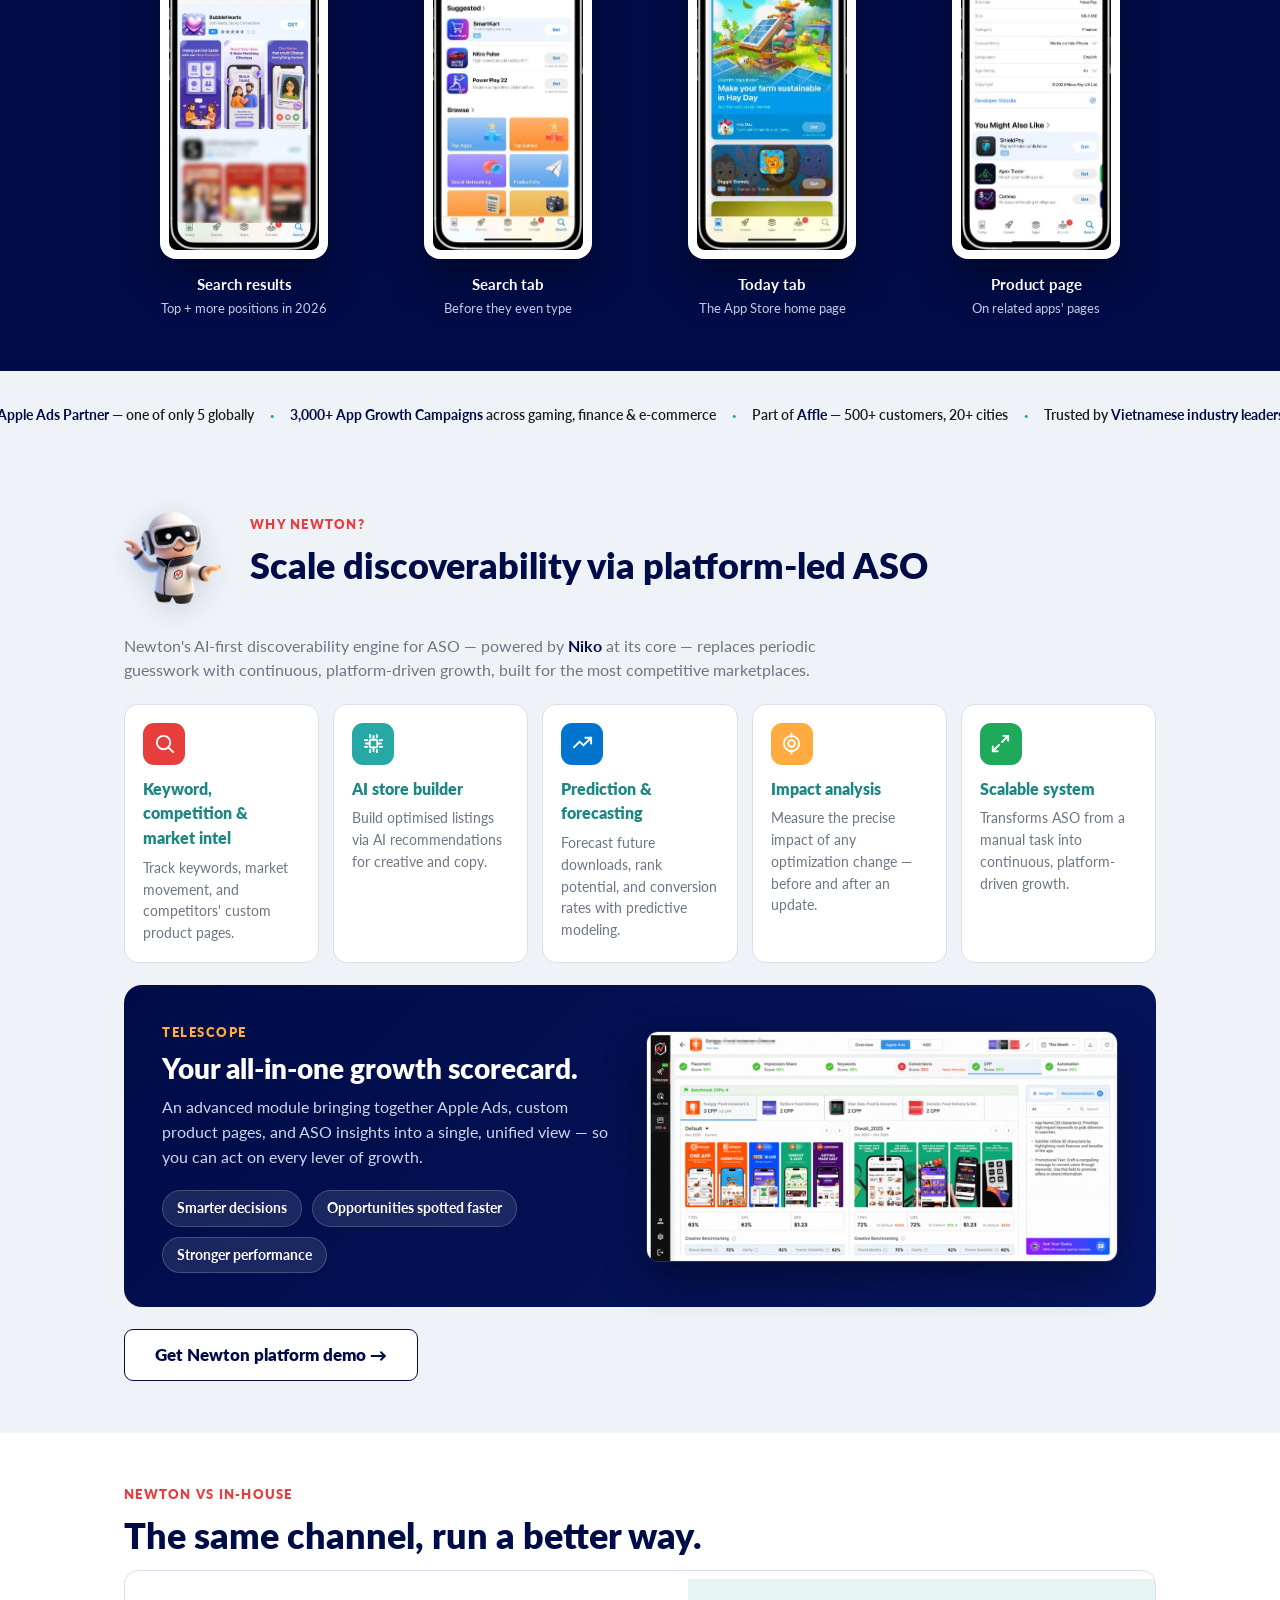
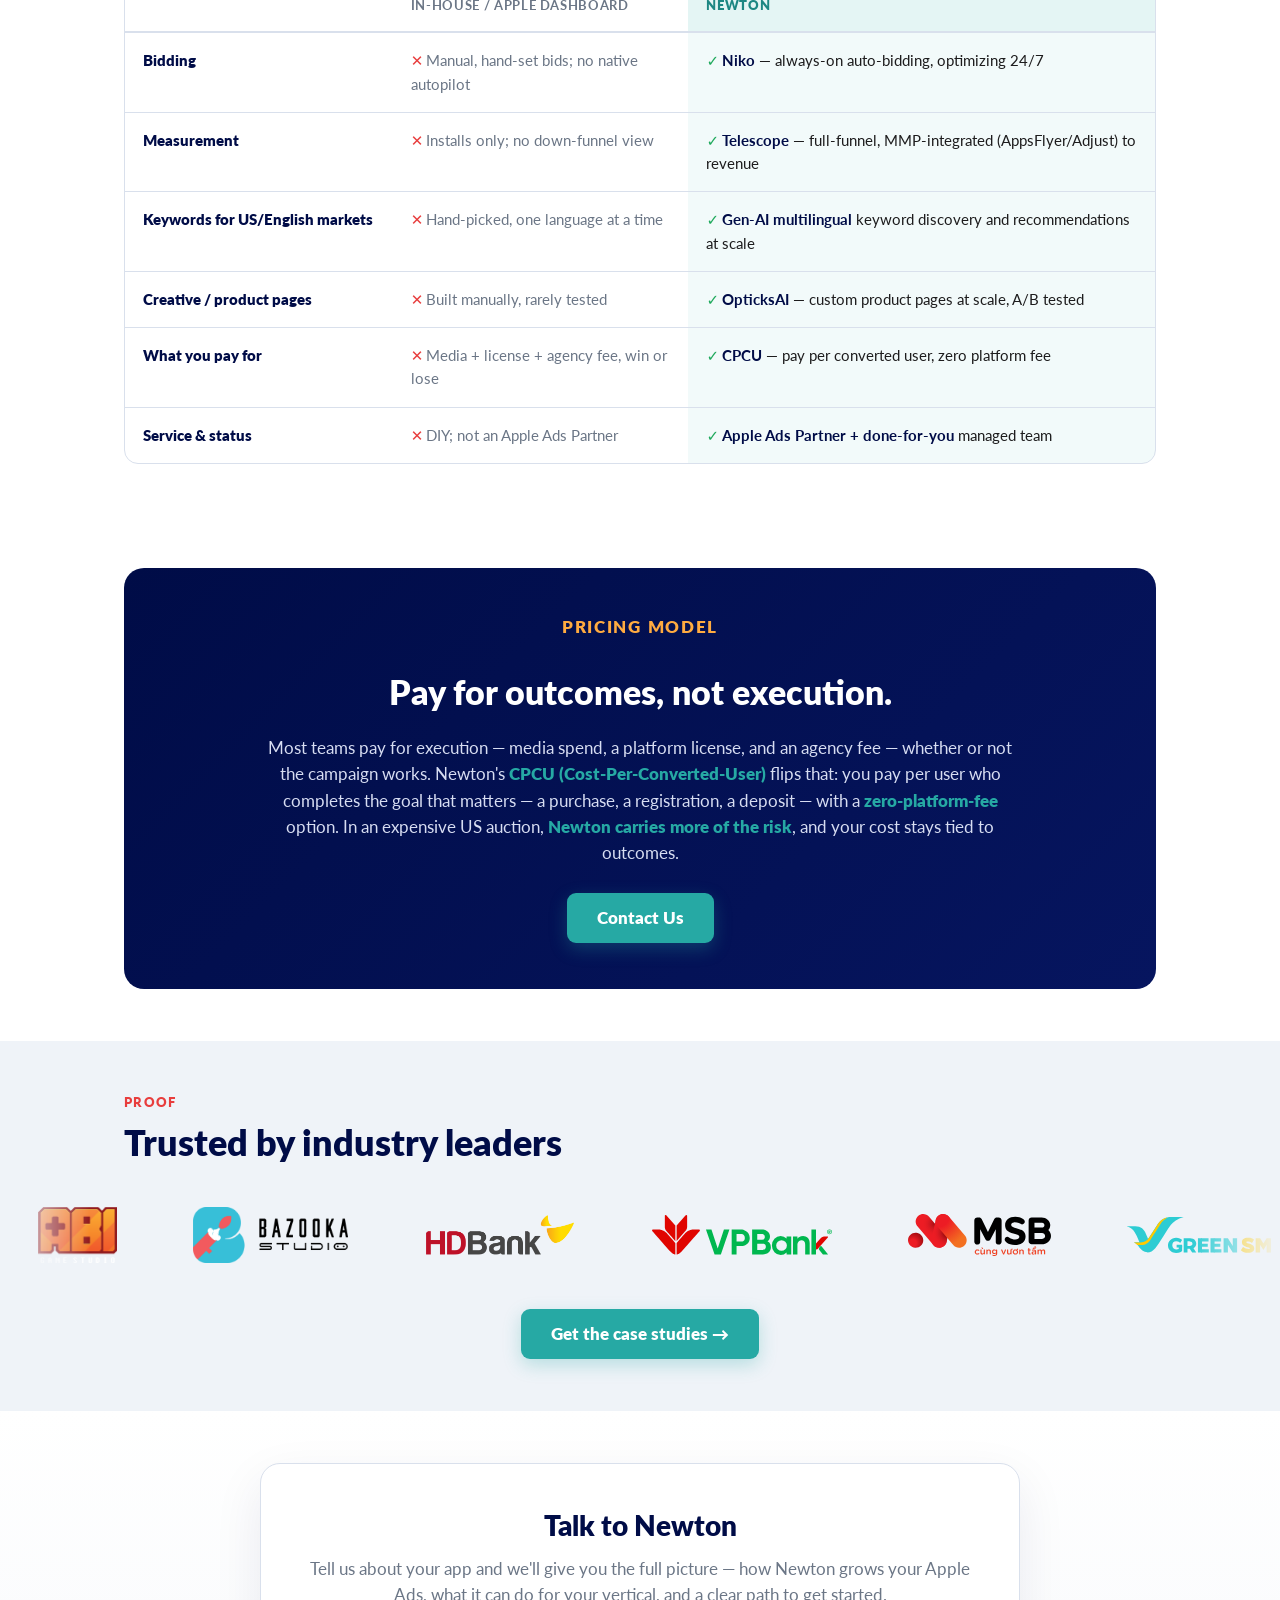
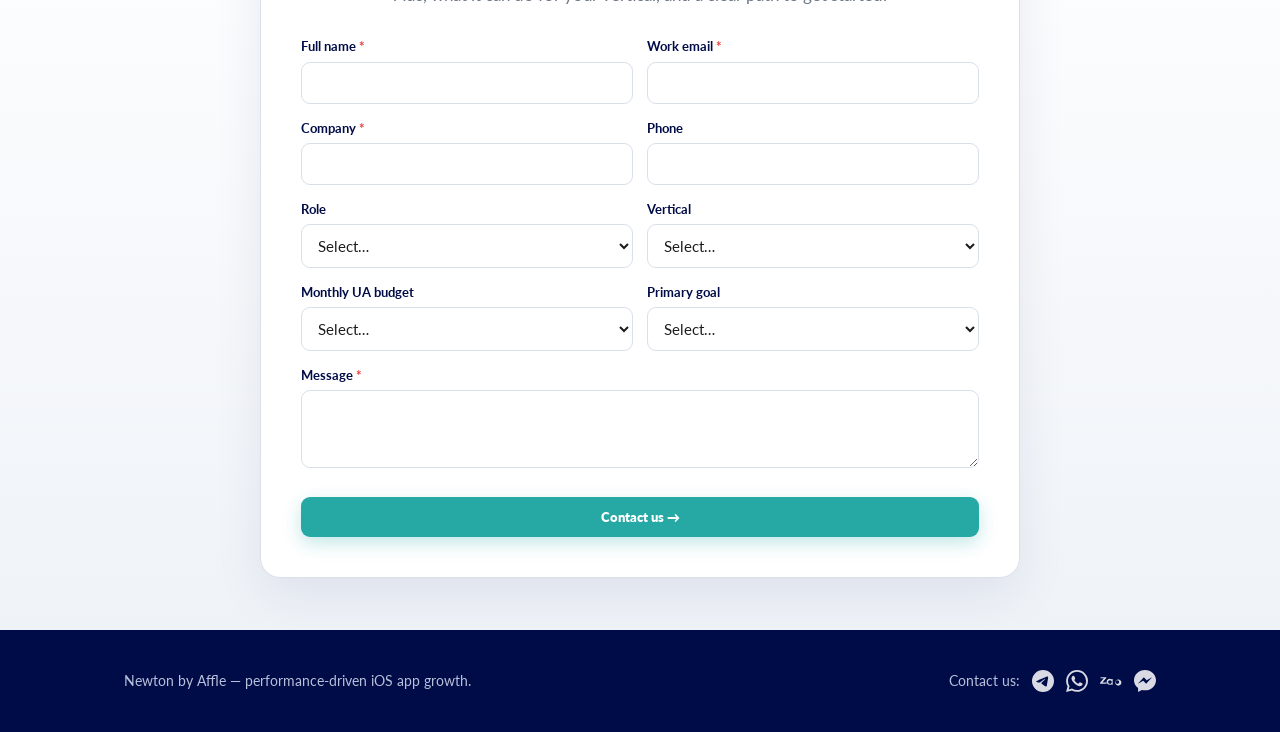
==== commit 885dd042: "Update landing copy (hero, nav, content) Co-Authored-By: Claude Opus 4.8 <noreply@anthropic.com>" ====
--- a/index.html
+++ b/index.html
@@ -30,12 +30,11 @@
       <a href="#compare" data-i18n="nav_compare">Newton vs in-house</a>
       <a href="#cpcu" data-i18n="nav_pricing">Pricing</a>
       <a href="#proof" data-i18n="nav_proof">Proof</a>
-      <a href="#lead" data-i18n="nav_demo">Request Newton demo</a>
     </nav>
     <div class="header-right">
       <button class="lang-btn" type="button" data-lang="en">EN</button>
       <button class="lang-btn" type="button" data-lang="vi">VI</button>
-      <button class="btn btn-primary btn-sm" data-scroll="#lead" data-request="benchmark" data-i18n="header_cta">Get the 2026 benchmark</button>
+      <button class="btn btn-primary btn-sm" data-scroll="#lead" data-request="demo" data-i18n="header_cta">Request Newton demo</button>
       <button class="nav-toggle" type="button" aria-label="Menu" aria-expanded="false" aria-controls="site-nav">
         <span></span><span></span><span></span>
       </button>
